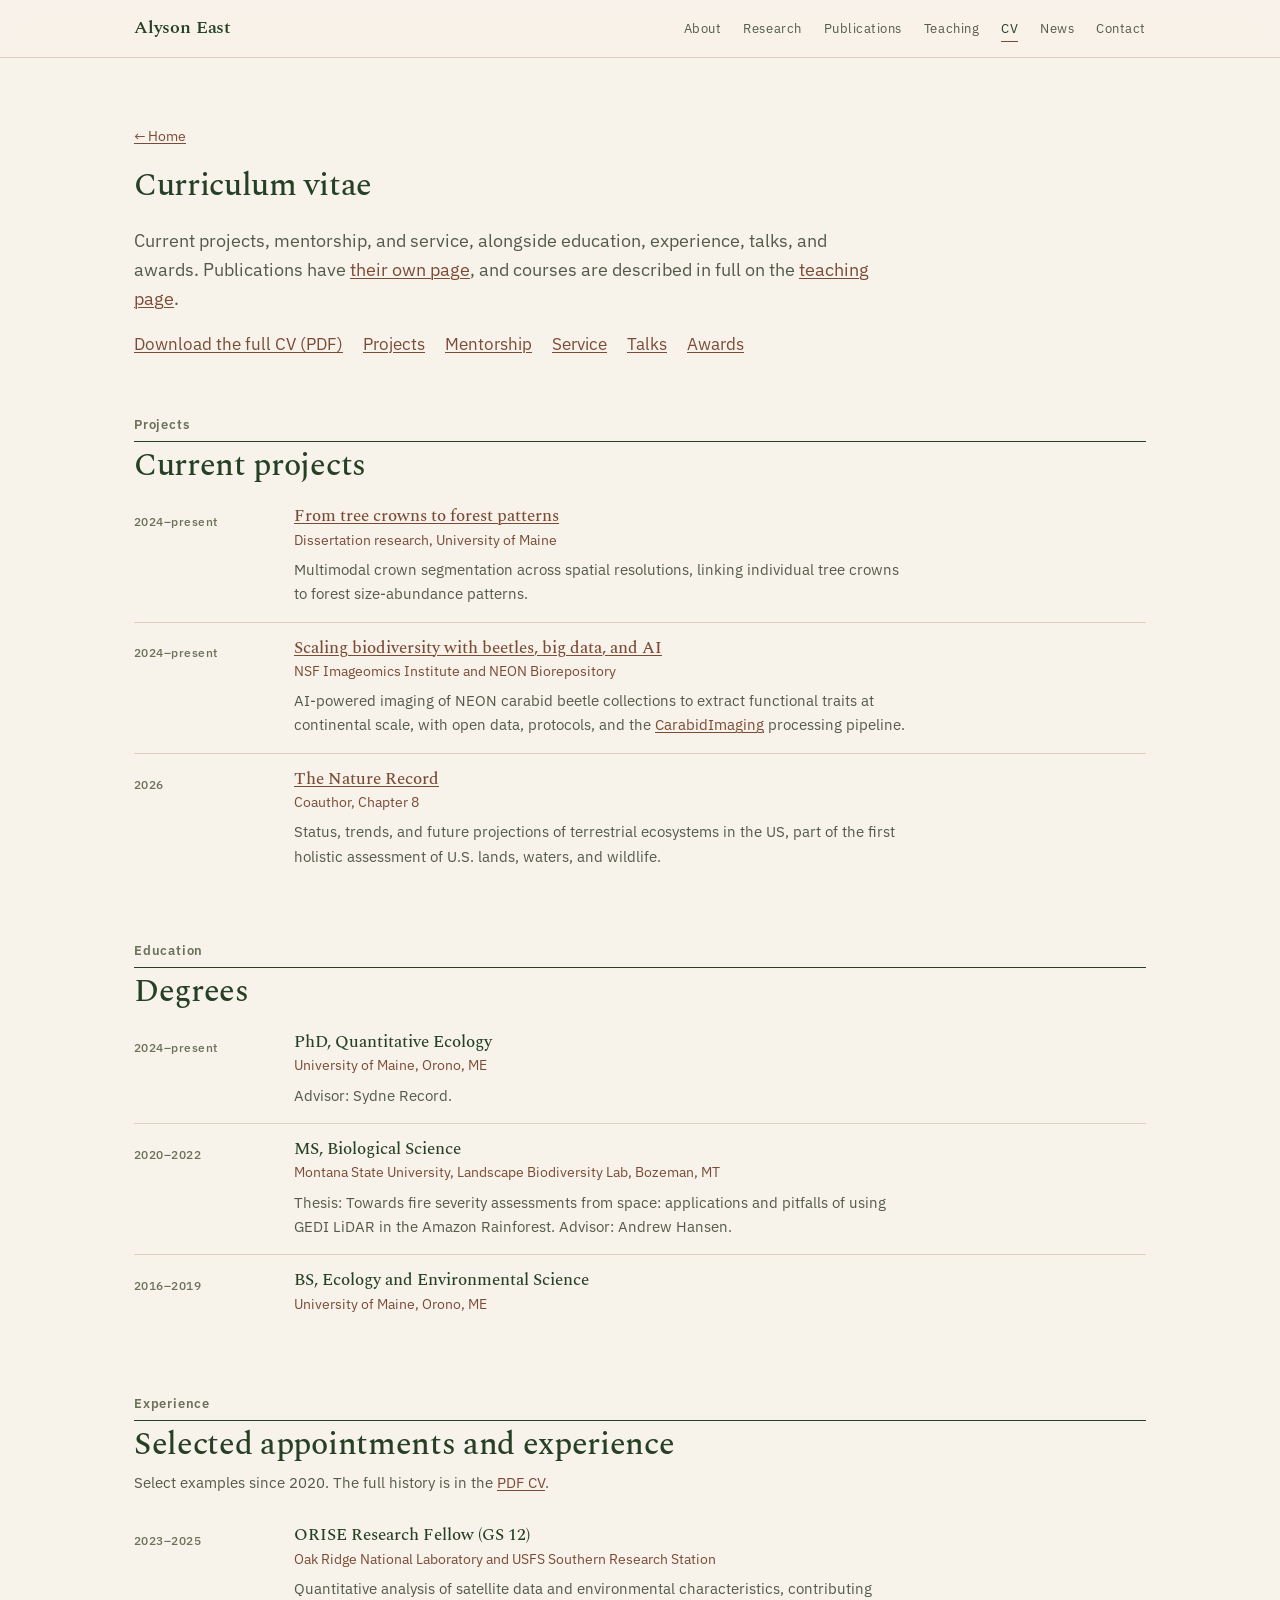
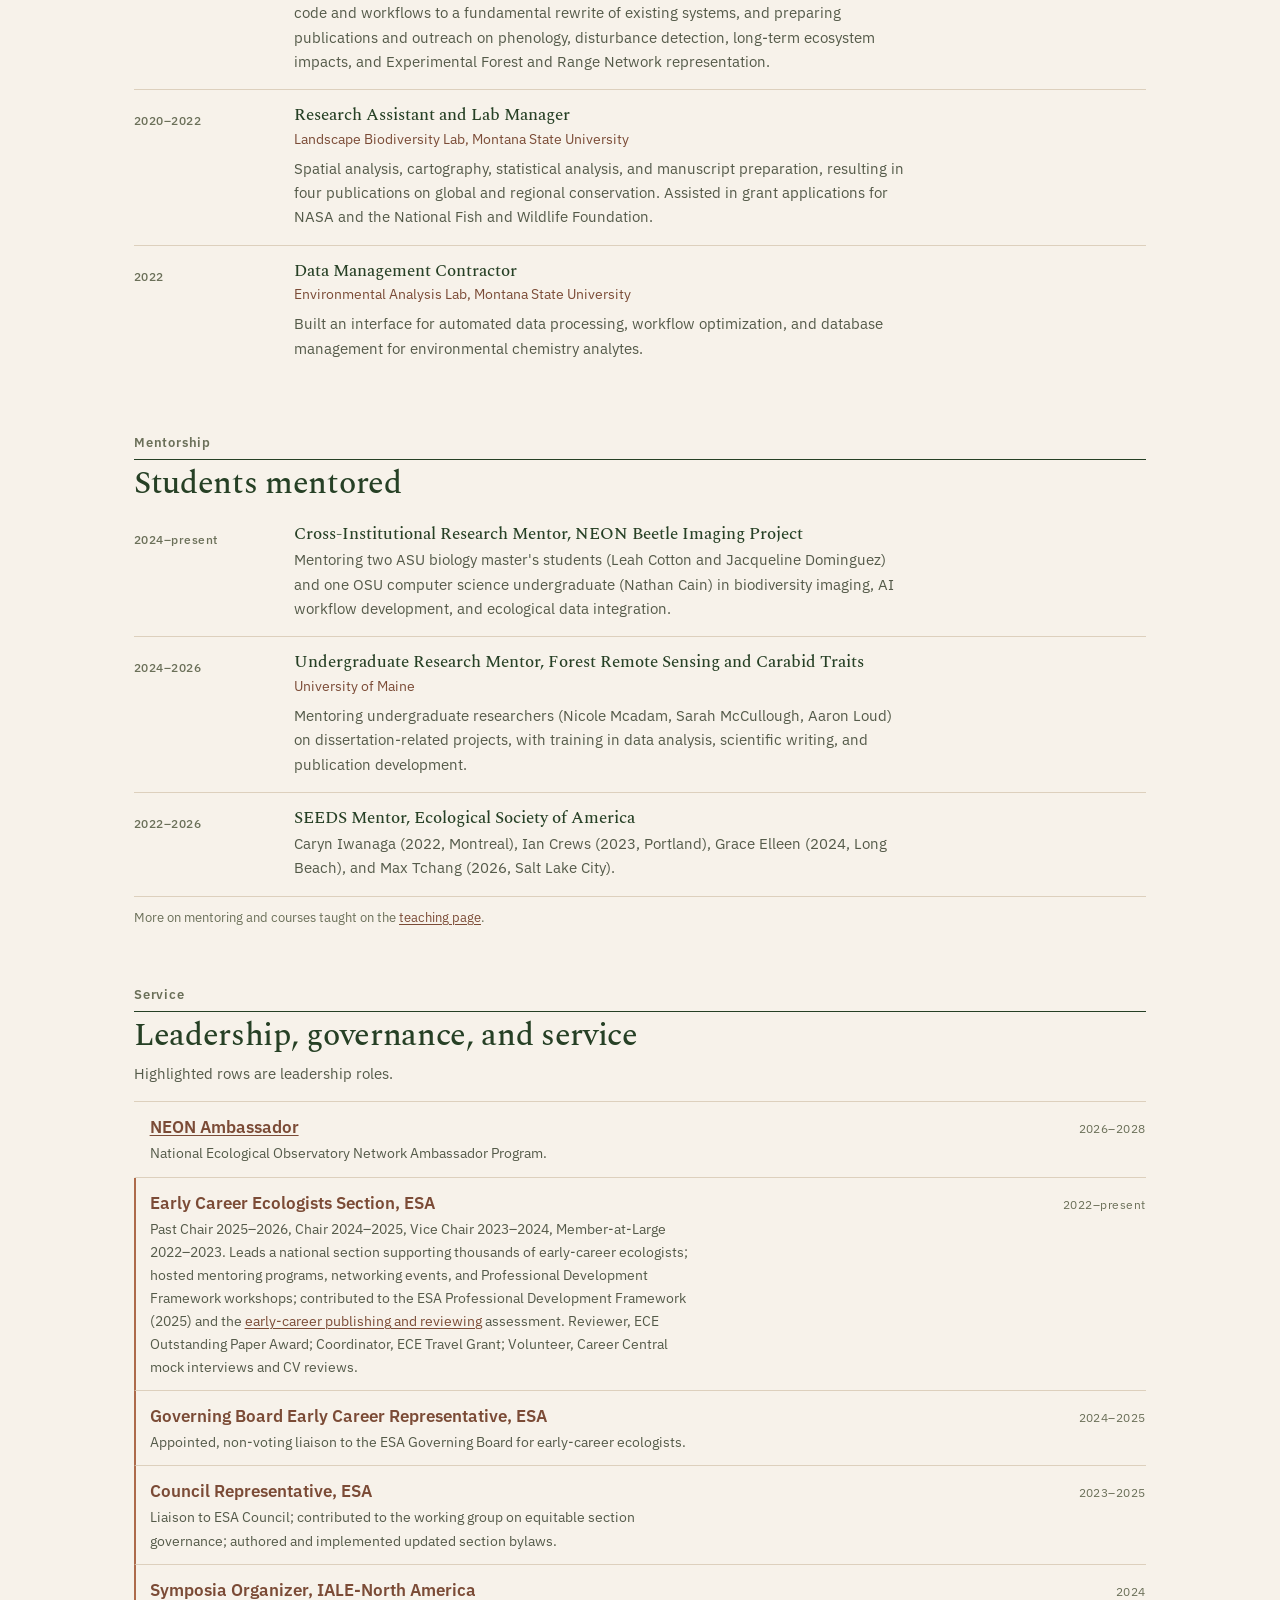
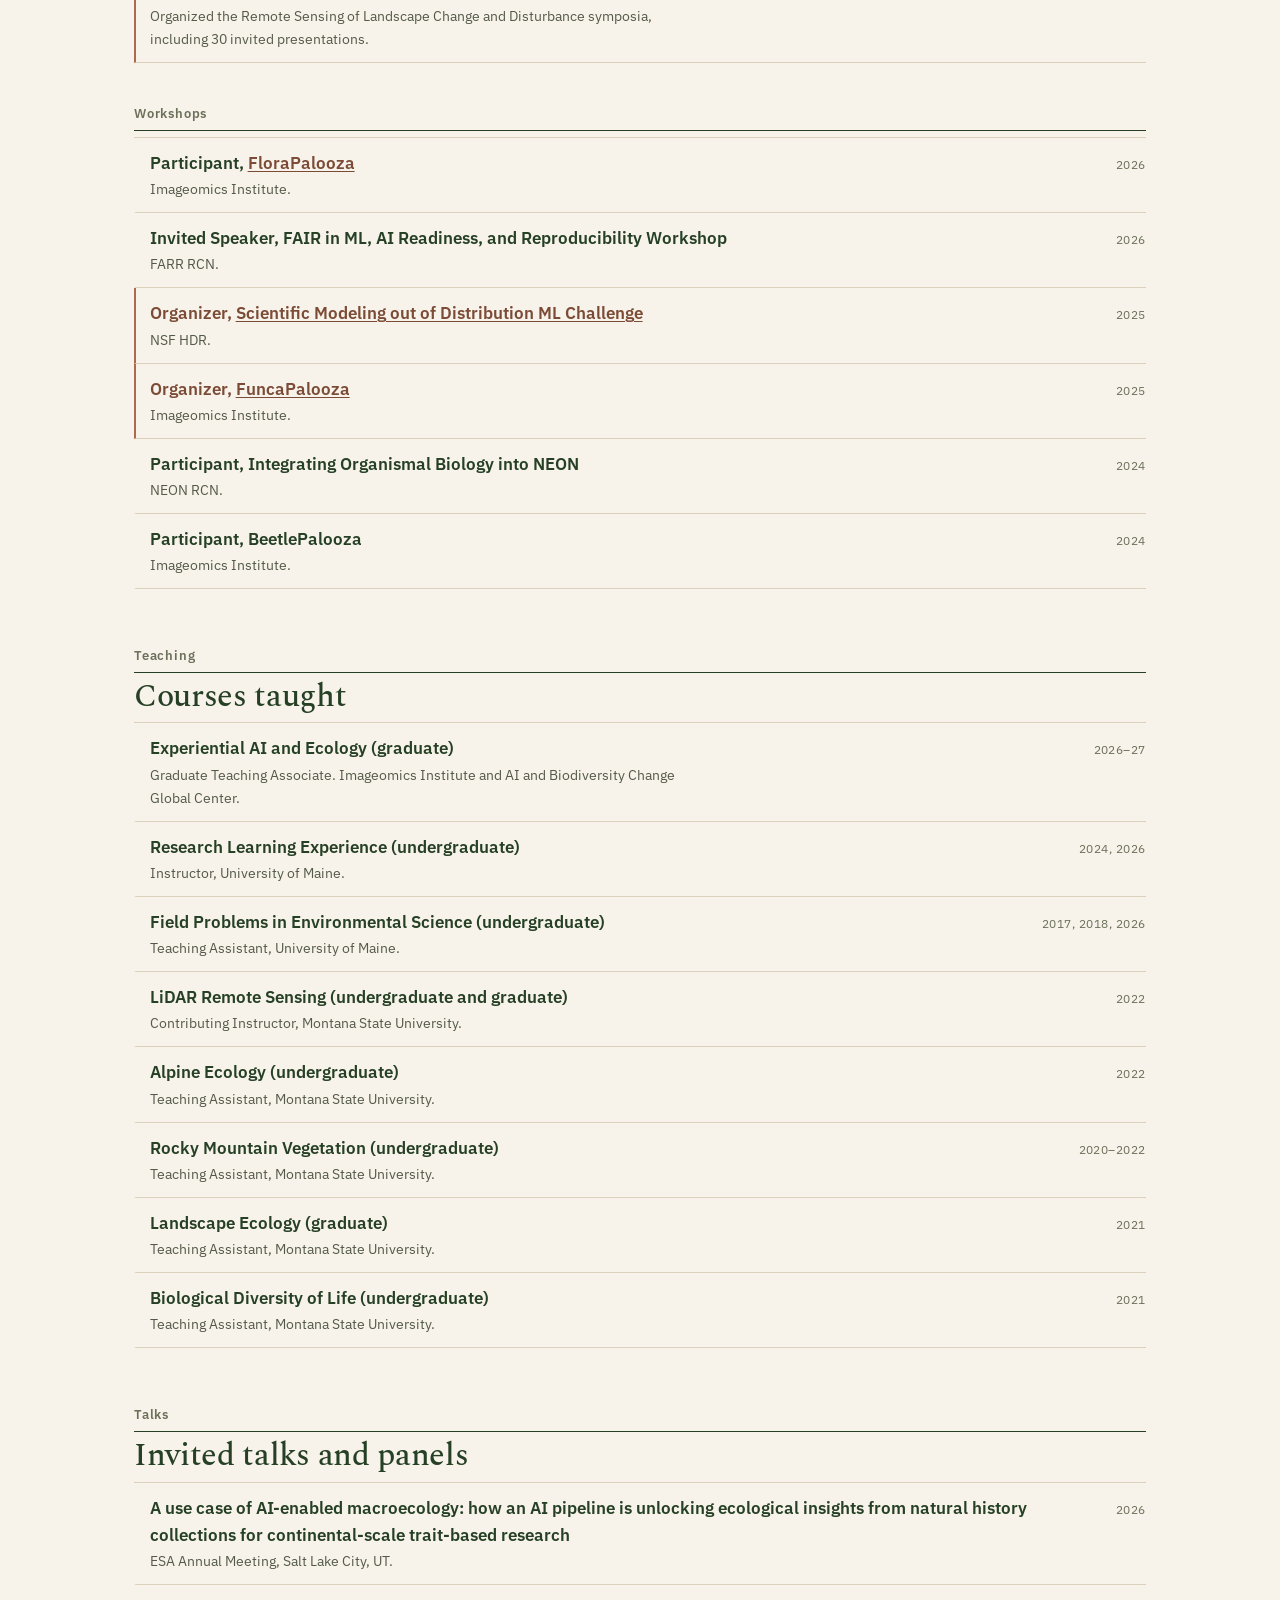
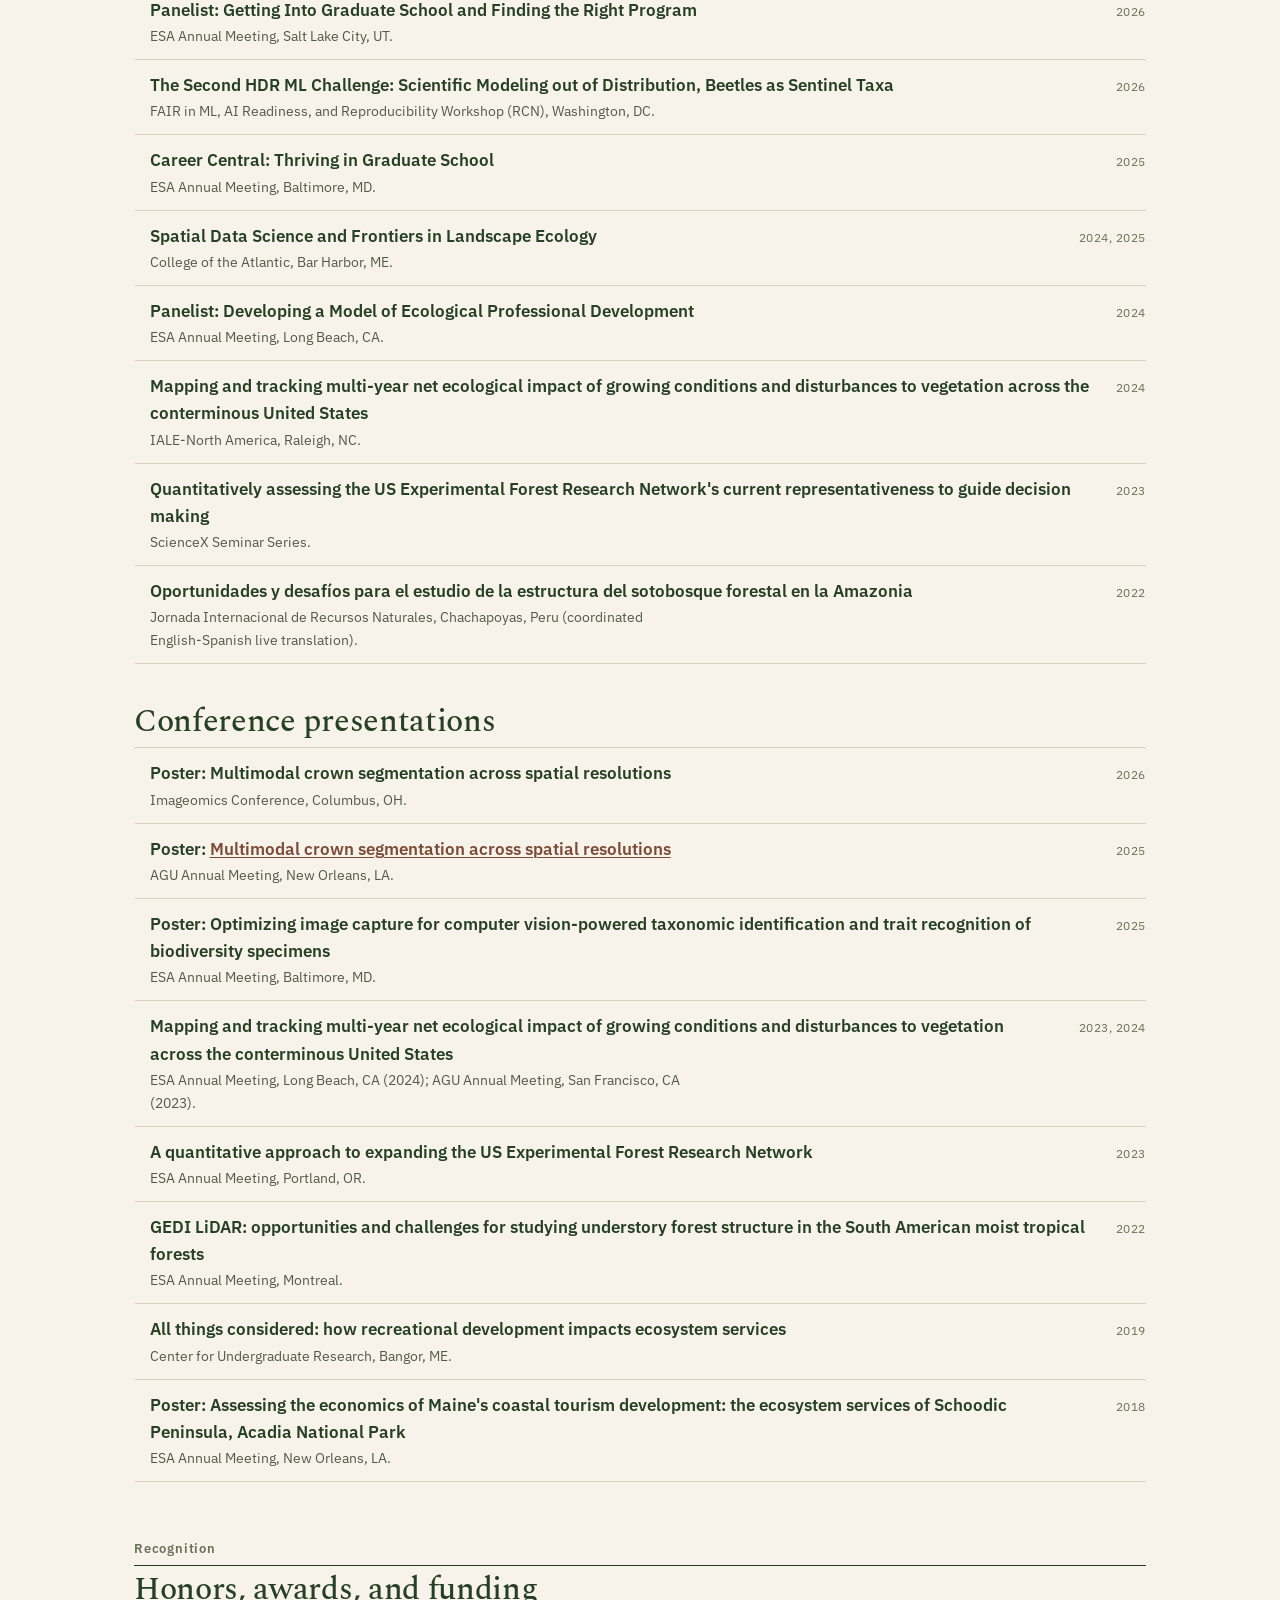
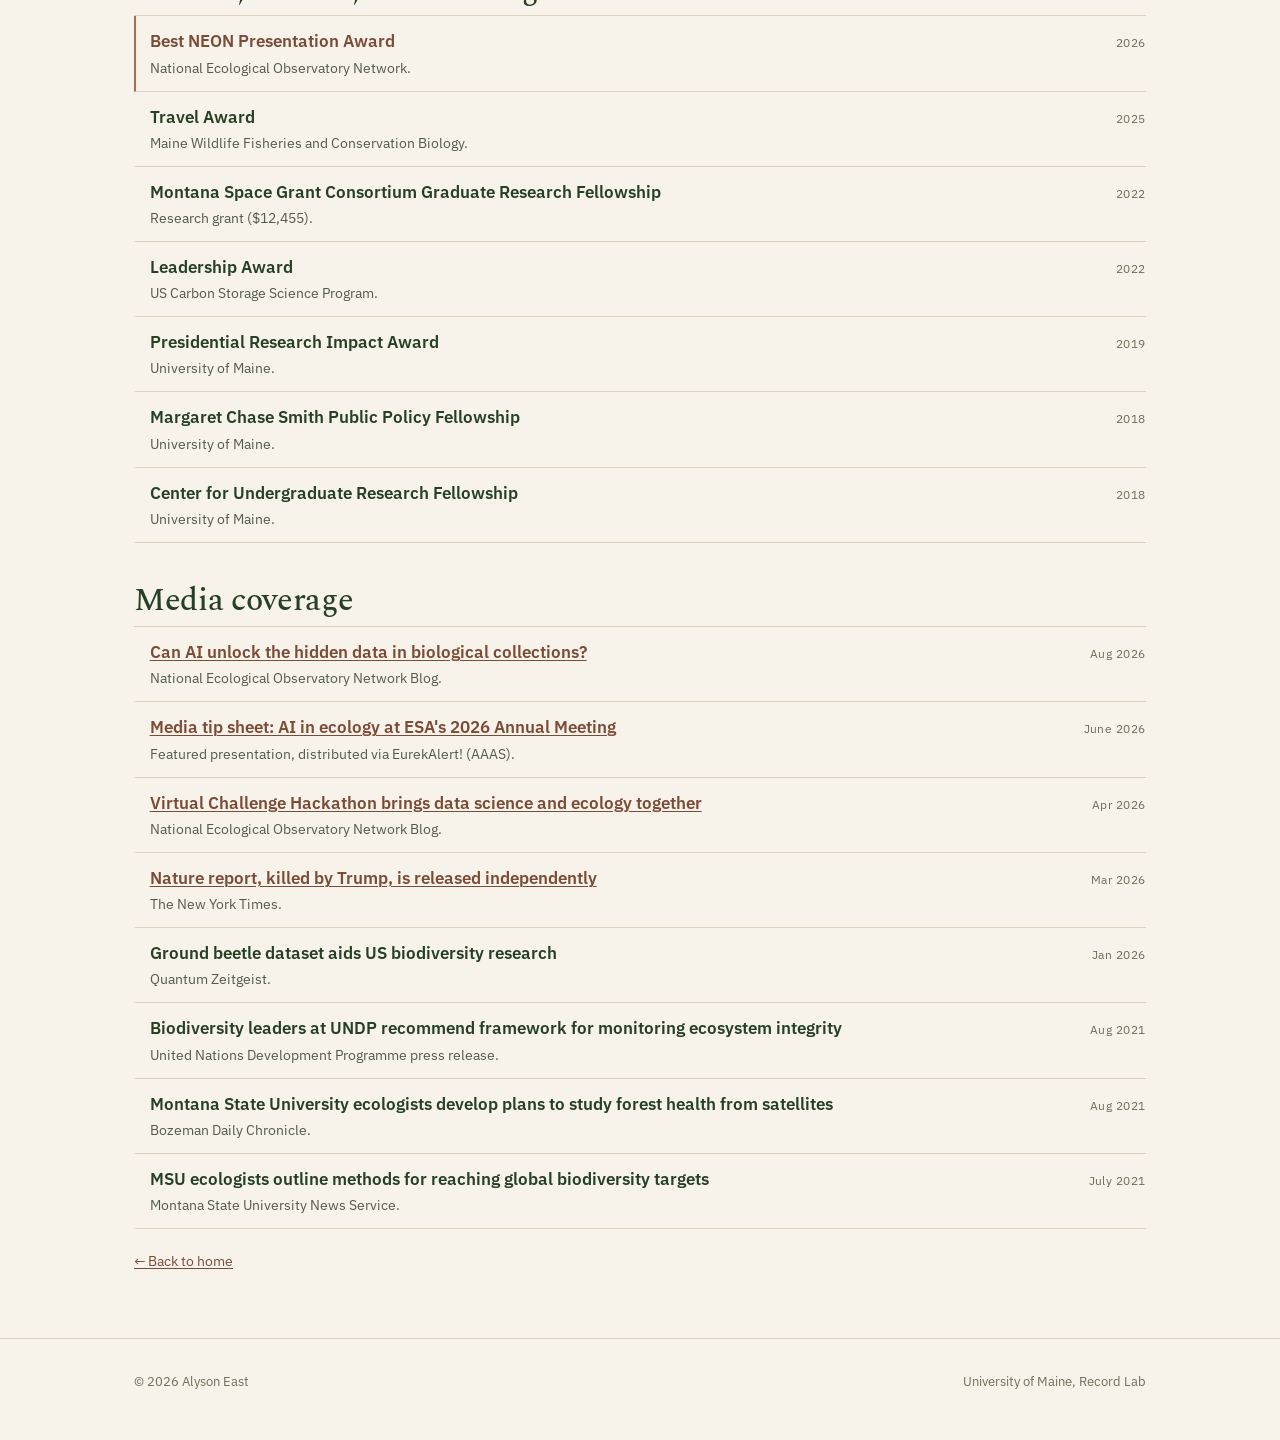
==== cv.html @ 524a2cf5 "Add CV page, publications summary, and new photos New cv.html, a stylized CV after jennamk14.github." ====
<!DOCTYPE html>
<html lang="en">
<head>
  <meta charset="utf-8">
  <meta name="viewport" content="width=device-width, initial-scale=1">
  <title>CV, Alyson East</title>
  <meta name="description" content="Curriculum vitae of Alyson East: current projects, education, experience, mentorship, leadership and service, talks, and awards.">
  <link rel="preconnect" href="https://fonts.googleapis.com">
  <link rel="preconnect" href="https://fonts.gstatic.com" crossorigin>
  <link href="https://fonts.googleapis.com/css2?family=Spectral:ital,wght@0,400;0,500;0,600;1,400&family=IBM+Plex+Sans:wght@400;500;600&display=swap" rel="stylesheet">
  <link rel="stylesheet" href="style.css">
  <script src="site.js"></script>
</head>
<body>
<a class="skip" href="#main">Skip to content</a>

<nav class="site-nav">
  <div class="wrap">
    <a class="brand" href="index.html">Alyson East</a>
    <div class="nav-links">
      <a href="index.html#about">About</a>
      <a href="research.html">Research</a>
      <a href="publications.html">Publications</a>
      <a href="teaching.html">Teaching</a>
      <a href="cv.html" aria-current="page">CV</a>
      <a href="index.html#news">News</a>
      <a href="index.html#contact">Contact</a>
    </div>
  </div>
</nav>

<!-- Mirrors East_CV_August2026.pdf (served as assets/cv.pdf). Newest first in every
     group. To add a row, copy a .cv-entry or a .cv-records <li>. Add class="hl" to a
     .cv-records <li> to mark a leadership role or major contribution. -->
<main id="main">
  <section>
    <div class="wrap">
      <a class="backlink" href="index.html">&larr; Home</a>
      <h2>Curriculum vitae</h2>
      <p class="lead narrow">Current projects, mentorship, and service, alongside education,
        experience, talks, and awards. Publications have <a href="publications.html">their own
        page</a>, and courses are described in full on the <a href="teaching.html">teaching page</a>.</p>
      <p class="cv-intro">
        <a href="assets/cv.pdf">Download the full CV (PDF)</a>
        <a href="#projects">Projects</a>
        <a href="#mentorship">Mentorship</a>
        <a href="#service">Service</a>
        <a href="#talks">Talks</a>
        <a href="#awards">Awards</a>
      </p>

      <!-- ===== Current projects ===== -->
      <div class="cv-group" id="projects">
        <div class="te-institution">Projects</div>
        <h2>Current projects</h2>
        <div class="cv-entry">
          <div class="cv-date">2024–present</div>
          <div>
            <h3><a href="research-forest-scaling.html">From tree crowns to forest patterns</a></h3>
            <div class="role-line">Dissertation research, University of Maine</div>
            <p>Multimodal crown segmentation across spatial resolutions, linking individual tree crowns
              to forest size-abundance patterns.</p>
          </div>
        </div>
        <div class="cv-entry">
          <div class="cv-date">2024–present</div>
          <div>
            <h3><a href="research-beetles.html">Scaling biodiversity with beetles, big data, and AI</a></h3>
            <div class="role-line">NSF Imageomics Institute and NEON Biorepository</div>
            <p>AI-powered imaging of NEON carabid beetle collections to extract functional traits at
              continental scale, with open data, protocols, and the
              <a href="https://github.com/Imageomics/CarabidImaging">CarabidImaging</a> processing pipeline.</p>
          </div>
        </div>
        <div class="cv-entry">
          <div class="cv-date">2026</div>
          <div>
            <h3><a href="https://naturerecord.org/">The Nature Record</a></h3>
            <div class="role-line">Coauthor, Chapter 8</div>
            <p>Status, trends, and future projections of terrestrial ecosystems in the US, part of the
              first holistic assessment of U.S. lands, waters, and wildlife.</p>
          </div>
        </div>
      </div>

      <!-- ===== Education ===== -->
      <div class="cv-group" id="education">
        <div class="te-institution">Education</div>
        <h2>Degrees</h2>
        <div class="cv-entry">
          <div class="cv-date">2024–present</div>
          <div>
            <h3>PhD, Quantitative Ecology</h3>
            <div class="role-line">University of Maine, Orono, ME</div>
            <p>Advisor: Sydne Record.</p>
          </div>
        </div>
        <div class="cv-entry">
          <div class="cv-date">2020–2022</div>
          <div>
            <h3>MS, Biological Science</h3>
            <div class="role-line">Montana State University, Landscape Biodiversity Lab, Bozeman, MT</div>
            <p>Thesis: Towards fire severity assessments from space: applications and pitfalls of using
              GEDI LiDAR in the Amazon Rainforest. Advisor: Andrew Hansen.</p>
          </div>
        </div>
        <div class="cv-entry">
          <div class="cv-date">2016–2019</div>
          <div>
            <h3>BS, Ecology and Environmental Science</h3>
            <div class="role-line">University of Maine, Orono, ME</div>
          </div>
        </div>
      </div>

      <!-- ===== Experience ===== -->
      <div class="cv-group" id="experience">
        <div class="te-institution">Experience</div>
        <h2>Selected appointments and experience</h2>
        <p class="cv-sub">Select examples since 2020. The full history is in the
          <a href="assets/cv.pdf">PDF CV</a>.</p>
        <div class="cv-entry">
          <div class="cv-date">2023–2025</div>
          <div>
            <h3>ORISE Research Fellow (GS 12)</h3>
            <div class="role-line">Oak Ridge National Laboratory and USFS Southern Research Station</div>
            <p>Quantitative analysis of satellite data and environmental characteristics, contributing
              code and workflows to a fundamental rewrite of existing systems, and preparing publications
              and outreach on phenology, disturbance detection, long-term ecosystem impacts, and
              Experimental Forest and Range Network representation.</p>
          </div>
        </div>
        <div class="cv-entry">
          <div class="cv-date">2020–2022</div>
          <div>
            <h3>Research Assistant and Lab Manager</h3>
            <div class="role-line">Landscape Biodiversity Lab, Montana State University</div>
            <p>Spatial analysis, cartography, statistical analysis, and manuscript preparation, resulting
              in four publications on global and regional conservation. Assisted in grant applications
              for NASA and the National Fish and Wildlife Foundation.</p>
          </div>
        </div>
        <div class="cv-entry">
          <div class="cv-date">2022</div>
          <div>
            <h3>Data Management Contractor</h3>
            <div class="role-line">Environmental Analysis Lab, Montana State University</div>
            <p>Built an interface for automated data processing, workflow optimization, and database
              management for environmental chemistry analytes.</p>
          </div>
        </div>
      </div>

      <!-- ===== Mentorship ===== -->
      <div class="cv-group" id="mentorship">
        <div class="te-institution">Mentorship</div>
        <h2>Students mentored</h2>
        <div class="cv-entry">
          <div class="cv-date">2024–present</div>
          <div>
            <h3>Cross-Institutional Research Mentor, NEON Beetle Imaging Project</h3>
            <p>Mentoring two ASU biology master's students (Leah Cotton and Jacqueline Dominguez) and one
              OSU computer science undergraduate (Nathan Cain) in biodiversity imaging, AI workflow
              development, and ecological data integration.</p>
          </div>
        </div>
        <div class="cv-entry">
          <div class="cv-date">2024–2026</div>
          <div>
            <h3>Undergraduate Research Mentor, Forest Remote Sensing and Carabid Traits</h3>
            <div class="role-line">University of Maine</div>
            <p>Mentoring undergraduate researchers (Nicole Mcadam, Sarah McCullough, Aaron Loud) on
              dissertation-related projects, with training in data analysis, scientific writing, and
              publication development.</p>
          </div>
        </div>
        <div class="cv-entry">
          <div class="cv-date">2022–2026</div>
          <div>
            <h3>SEEDS Mentor, Ecological Society of America</h3>
            <p>Caryn Iwanaga (2022, Montreal), Ian Crews (2023, Portland), Grace Elleen (2024, Long
              Beach), and Max Tchang (2026, Salt Lake City).</p>
          </div>
        </div>
        <p class="cv-note">More on mentoring and courses taught on the <a href="teaching.html">teaching page</a>.</p>
      </div>

      <!-- ===== Leadership & service ===== -->
      <div class="cv-group" id="service">
        <div class="te-institution">Service</div>
        <h2>Leadership, governance, and service</h2>
        <p class="cv-sub">Highlighted rows are leadership roles.</p>
        <ul class="cv-records">
          <li><div><span class="name"><a href="https://www.neonscience.org/impact/observatory-blog/meet-2026-2028-neon-ambassador-cohort">NEON Ambassador</a></span>
            <span class="detail">National Ecological Observatory Network Ambassador Program.</span></div>
            <span class="when">2026–2028</span></li>
          <li class="hl"><div><span class="name">Early Career Ecologists Section, ESA</span>
            <span class="detail">Past Chair 2025–2026, Chair 2024–2025, Vice Chair 2023–2024,
              Member-at-Large 2022–2023. Leads a national section supporting thousands of early-career
              ecologists; hosted mentoring programs, networking events, and Professional Development
              Framework workshops; contributed to the ESA Professional Development Framework (2025) and the
              <a href="https://esajournals.onlinelibrary.wiley.com/doi/10.1002/bes2.70023">early-career
              publishing and reviewing</a> assessment. Reviewer, ECE Outstanding Paper Award;
              Coordinator, ECE Travel Grant; Volunteer, Career Central mock interviews and CV
              reviews.</span></div>
            <span class="when">2022–present</span></li>
          <li class="hl"><div><span class="name">Governing Board Early Career Representative, ESA</span>
            <span class="detail">Appointed, non-voting liaison to the ESA Governing Board for early-career
              ecologists.</span></div>
            <span class="when">2024–2025</span></li>
          <li class="hl"><div><span class="name">Council Representative, ESA</span>
            <span class="detail">Liaison to ESA Council; contributed to the working group on equitable
              section governance; authored and implemented updated section bylaws.</span></div>
            <span class="when">2023–2025</span></li>
          <li class="hl"><div><span class="name">Symposia Organizer, IALE-North America</span>
            <span class="detail">Organized the Remote Sensing of Landscape Change and Disturbance
              symposia, including 30 invited presentations.</span></div>
            <span class="when">2024</span></li>
        </ul>

        <div class="te-institution" style="margin-top:40px;">Workshops</div>
        <ul class="cv-records">
          <li><div><span class="name">Participant, <a href="https://github.com/Imageomics/FloraPalooza-2026/wiki">FloraPalooza</a></span>
            <span class="detail">Imageomics Institute.</span></div><span class="when">2026</span></li>
          <li><div><span class="name">Invited Speaker, FAIR in ML, AI Readiness, and Reproducibility Workshop</span>
            <span class="detail">FARR RCN.</span></div><span class="when">2026</span></li>
          <li class="hl"><div><span class="name">Organizer, <a href="https://www.nsfhdr.org/mlchallenge">Scientific Modeling out of Distribution ML Challenge</a></span>
            <span class="detail">NSF HDR.</span></div><span class="when">2025</span></li>
          <li class="hl"><div><span class="name">Organizer, <a href="https://imageomics.osu.edu/news/2025/06/bring-data-funk-funcapalooza-2025-workshop-announced">FuncaPalooza</a></span>
            <span class="detail">Imageomics Institute.</span></div><span class="when">2025</span></li>
          <li><div><span class="name">Participant, Integrating Organismal Biology into NEON</span>
            <span class="detail">NEON RCN.</span></div><span class="when">2024</span></li>
          <li><div><span class="name">Participant, BeetlePalooza</span>
            <span class="detail">Imageomics Institute.</span></div><span class="when">2024</span></li>
        </ul>
      </div>

      <!-- ===== Teaching (summary; full descriptions on teaching.html) ===== -->
      <div class="cv-group" id="teaching">
        <div class="te-institution">Teaching</div>
        <h2>Courses taught</h2>
        <ul class="cv-records">
          <li><div><span class="name">Experiential AI and Ecology (graduate)</span>
            <span class="detail">Graduate Teaching Associate. Imageomics Institute and AI and Biodiversity
              Change Global Center.</span></div><span class="when">2026–27</span></li>
          <li><div><span class="name">Research Learning Experience (undergraduate)</span>
            <span class="detail">Instructor, University of Maine.</span></div><span class="when">2024, 2026</span></li>
          <li><div><span class="name">Field Problems in Environmental Science (undergraduate)</span>
            <span class="detail">Teaching Assistant, University of Maine.</span></div><span class="when">2017, 2018, 2026</span></li>
          <li><div><span class="name">LiDAR Remote Sensing (undergraduate and graduate)</span>
            <span class="detail">Contributing Instructor, Montana State University.</span></div><span class="when">2022</span></li>
          <li><div><span class="name">Alpine Ecology (undergraduate)</span>
            <span class="detail">Teaching Assistant, Montana State University.</span></div><span class="when">2022</span></li>
          <li><div><span class="name">Rocky Mountain Vegetation (undergraduate)</span>
            <span class="detail">Teaching Assistant, Montana State University.</span></div><span class="when">2020–2022</span></li>
          <li><div><span class="name">Landscape Ecology (graduate)</span>
            <span class="detail">Teaching Assistant, Montana State University.</span></div><span class="when">2021</span></li>
          <li><div><span class="name">Biological Diversity of Life (undergraduate)</span>
            <span class="detail">Teaching Assistant, Montana State University.</span></div><span class="when">2021</span></li>
        </ul>
      </div>

      <!-- ===== Talks ===== -->
      <div class="cv-group" id="talks">
        <div class="te-institution">Talks</div>
        <h2>Invited talks and panels</h2>
        <ul class="cv-records">
          <li><div><span class="name">A use case of AI-enabled macroecology: how an AI pipeline is unlocking
            ecological insights from natural history collections for continental-scale trait-based research</span>
            <span class="detail">ESA Annual Meeting, Salt Lake City, UT.</span></div><span class="when">2026</span></li>
          <li><div><span class="name">Panelist: Getting Into Graduate School and Finding the Right Program</span>
            <span class="detail">ESA Annual Meeting, Salt Lake City, UT.</span></div><span class="when">2026</span></li>
          <li><div><span class="name">The Second HDR ML Challenge: Scientific Modeling out of Distribution, Beetles as Sentinel Taxa</span>
            <span class="detail">FAIR in ML, AI Readiness, and Reproducibility Workshop (RCN), Washington, DC.</span></div><span class="when">2026</span></li>
          <li><div><span class="name">Career Central: Thriving in Graduate School</span>
            <span class="detail">ESA Annual Meeting, Baltimore, MD.</span></div><span class="when">2025</span></li>
          <li><div><span class="name">Spatial Data Science and Frontiers in Landscape Ecology</span>
            <span class="detail">College of the Atlantic, Bar Harbor, ME.</span></div><span class="when">2024, 2025</span></li>
          <li><div><span class="name">Panelist: Developing a Model of Ecological Professional Development</span>
            <span class="detail">ESA Annual Meeting, Long Beach, CA.</span></div><span class="when">2024</span></li>
          <li><div><span class="name">Mapping and tracking multi-year net ecological impact of growing conditions
            and disturbances to vegetation across the conterminous United States</span>
            <span class="detail">IALE-North America, Raleigh, NC.</span></div><span class="when">2024</span></li>
          <li><div><span class="name">Quantitatively assessing the US Experimental Forest Research Network's
            current representativeness to guide decision making</span>
            <span class="detail">ScienceX Seminar Series.</span></div><span class="when">2023</span></li>
          <li><div><span class="name">Oportunidades y desafíos para el estudio de la estructura del sotobosque
            forestal en la Amazonia</span>
            <span class="detail">Jornada Internacional de Recursos Naturales, Chachapoyas, Peru (coordinated
              English-Spanish live translation).</span></div><span class="when">2022</span></li>
        </ul>

        <h2 style="margin-top:40px;">Conference presentations</h2>
        <ul class="cv-records">
          <li><div><span class="name">Poster: Multimodal crown segmentation across spatial resolutions</span>
            <span class="detail">Imageomics Conference, Columbus, OH.</span></div><span class="when">2026</span></li>
          <li><div><span class="name">Poster: <a href="https://agu.confex.com/agu/agu25/meetingapp.cgi/Paper/1958098">Multimodal crown segmentation across spatial resolutions</a></span>
            <span class="detail">AGU Annual Meeting, New Orleans, LA.</span></div><span class="when">2025</span></li>
          <li><div><span class="name">Poster: Optimizing image capture for computer vision-powered taxonomic
            identification and trait recognition of biodiversity specimens</span>
            <span class="detail">ESA Annual Meeting, Baltimore, MD.</span></div><span class="when">2025</span></li>
          <li><div><span class="name">Mapping and tracking multi-year net ecological impact of growing conditions
            and disturbances to vegetation across the conterminous United States</span>
            <span class="detail">ESA Annual Meeting, Long Beach, CA (2024); AGU Annual Meeting, San Francisco, CA (2023).</span></div><span class="when">2023, 2024</span></li>
          <li><div><span class="name">A quantitative approach to expanding the US Experimental Forest Research Network</span>
            <span class="detail">ESA Annual Meeting, Portland, OR.</span></div><span class="when">2023</span></li>
          <li><div><span class="name">GEDI LiDAR: opportunities and challenges for studying understory forest
            structure in the South American moist tropical forests</span>
            <span class="detail">ESA Annual Meeting, Montreal.</span></div><span class="when">2022</span></li>
          <li><div><span class="name">All things considered: how recreational development impacts ecosystem services</span>
            <span class="detail">Center for Undergraduate Research, Bangor, ME.</span></div><span class="when">2019</span></li>
          <li><div><span class="name">Poster: Assessing the economics of Maine's coastal tourism development: the
            ecosystem services of Schoodic Peninsula, Acadia National Park</span>
            <span class="detail">ESA Annual Meeting, New Orleans, LA.</span></div><span class="when">2018</span></li>
        </ul>
      </div>

      <!-- ===== Awards & funding ===== -->
      <div class="cv-group" id="awards">
        <div class="te-institution">Recognition</div>
        <h2>Honors, awards, and funding</h2>
        <ul class="cv-records">
          <li class="hl"><div><span class="name">Best NEON Presentation Award</span>
            <span class="detail">National Ecological Observatory Network.</span></div><span class="when">2026</span></li>
          <li><div><span class="name">Travel Award</span>
            <span class="detail">Maine Wildlife Fisheries and Conservation Biology.</span></div><span class="when">2025</span></li>
          <li><div><span class="name">Montana Space Grant Consortium Graduate Research Fellowship</span>
            <span class="detail">Research grant ($12,455).</span></div><span class="when">2022</span></li>
          <li><div><span class="name">Leadership Award</span>
            <span class="detail">US Carbon Storage Science Program.</span></div><span class="when">2022</span></li>
          <li><div><span class="name">Presidential Research Impact Award</span>
            <span class="detail">University of Maine.</span></div><span class="when">2019</span></li>
          <li><div><span class="name">Margaret Chase Smith Public Policy Fellowship</span>
            <span class="detail">University of Maine.</span></div><span class="when">2018</span></li>
          <li><div><span class="name">Center for Undergraduate Research Fellowship</span>
            <span class="detail">University of Maine.</span></div><span class="when">2018</span></li>
        </ul>

        <h2 style="margin-top:40px;">Media coverage</h2>
        <ul class="cv-records">
          <li><div><span class="name"><a href="https://www.neonscience.org/impact/observatory-blog/can-ai-unlock-hidden-data-biological-collections">Can AI unlock the hidden data in biological collections?</a></span>
            <span class="detail">National Ecological Observatory Network Blog.</span></div><span class="when">Aug 2026</span></li>
          <li><div><span class="name"><a href="https://esa.org/blog/2026/06/25/media-tip-sheet-ai-in-ecology-at-esas-2026-annual-meeting/">Media tip sheet: AI in ecology at ESA's 2026 Annual Meeting</a></span>
            <span class="detail">Featured presentation, distributed via EurekAlert! (AAAS).</span></div><span class="when">June 2026</span></li>
          <li><div><span class="name"><a href="https://www.neonscience.org/impact/observatory-blog/neon-live-virtual-challenge-hackathon-brings-data-science-and-ecology-0">Virtual Challenge Hackathon brings data science and ecology together</a></span>
            <span class="detail">National Ecological Observatory Network Blog.</span></div><span class="when">Apr 2026</span></li>
          <li><div><span class="name"><a href="https://www.nytimes.com/2026/03/05/climate/trump-nature-assessment.html">Nature report, killed by Trump, is released independently</a></span>
            <span class="detail">The New York Times.</span></div><span class="when">Mar 2026</span></li>
          <li><div><span class="name">Ground beetle dataset aids US biodiversity research</span>
            <span class="detail">Quantum Zeitgeist.</span></div><span class="when">Jan 2026</span></li>
          <li><div><span class="name">Biodiversity leaders at UNDP recommend framework for monitoring ecosystem integrity</span>
            <span class="detail">United Nations Development Programme press release.</span></div><span class="when">Aug 2021</span></li>
          <li><div><span class="name">Montana State University ecologists develop plans to study forest health from satellites</span>
            <span class="detail">Bozeman Daily Chronicle.</span></div><span class="when">Aug 2021</span></li>
          <li><div><span class="name">MSU ecologists outline methods for reaching global biodiversity targets</span>
            <span class="detail">Montana State University News Service.</span></div><span class="when">July 2021</span></li>
        </ul>
      </div>

      <a class="section-link" href="index.html">&larr; Back to home</a>
    </div>
  </section>
</main>

<footer>
  <div class="wrap">
    <span>&copy; <span id="year"></span> Alyson East</span>
    <span>University of Maine, Record Lab</span>
  </div>
</footer>
</body>
</html>
---- style.css ----
/* =========================================================
   Alyson East — personal site
   One stylesheet drives every page. Edit tokens below to
   restyle the whole site at once.
   ========================================================= */

:root {
  /* Earth tones. Source swatches: #DDCBB7 sand, #7B4B36 bark,
     #264025 deep forest, #82896E lichen, #AD6B4B terracotta. */
  --paper:      #f7f2ea;  /* warm sand-paper background, tint of #DDCBB7 */
  --paper-deep: #ece1d2;  /* slightly recessed panels, photo placeholders */
  --surface:    #fffdf9;  /* raised surfaces, photos          */
  --ink:        #264025;  /* deep forest green                */
  --ink-soft:   #545a49;  /* secondary text                   */
  --ink-faint:  #6b7059;  /* captions, dates (lichen, darkened for contrast) */
  --line:       #ddd0bd;  /* hairline dividers                */
  --accent:     #7b4b36;  /* bark brown: links, interaction   */
  --accent-deep:#5c3626;  /* hover / active                   */
  --accent-warm:#ad6b4b;  /* terracotta: decorative marks only, not text */
  --lichen:     #82896e;  /* muted sage, decorative           */

  --measure: 68ch;        /* prose line length                */
  --serif: "Spectral", Georgia, "Times New Roman", serif;
  --sans: "IBM Plex Sans", -apple-system, BlinkMacSystemFont, "Segoe UI", sans-serif;

  --wrap: 1060px;
}

/* ---------- reset-ish ---------- */
*, *::before, *::after { box-sizing: border-box; }
html {
  -webkit-text-size-adjust: 100%;
  scroll-behavior: smooth;
  /* keep anchored sections clear of the sticky nav when you jump to them */
  scroll-padding-top: 4.75rem;
}
body {
  margin: 0;
  background: var(--paper);
  color: var(--ink);
  font-family: var(--sans);
  font-size: 17px;
  line-height: 1.6;
  -webkit-font-smoothing: antialiased;
  text-rendering: optimizeLegibility;
}
@media (prefers-reduced-motion: reduce) {
  html { scroll-behavior: auto; }
  * { animation: none !important; transition: none !important; }
}

img { max-width: 100%; display: block; }
a {
  color: var(--accent);
  text-decoration: underline;
  text-underline-offset: 2px;
  text-decoration-thickness: 1px;
  transition: color .15s ease;
}
a:hover { color: var(--accent-deep); }
a:focus-visible {
  outline: 2px solid var(--accent);
  outline-offset: 2px;
  border-radius: 2px;
}

/* ---------- layout ---------- */
.wrap { width: 100%; max-width: var(--wrap); margin: 0 auto; padding: 0 24px; }
.narrow { max-width: var(--measure); }

section { padding: 64px 0; border-top: 1px solid var(--line); }
[id] { scroll-margin-top: 4.75rem; }
section:first-of-type { border-top: 0; }

/* ---------- type ---------- */
h1, h2, h3 { font-family: var(--serif); font-weight: 500; color: var(--ink); line-height: 1.15; }
h2 {
  font-size: clamp(1.5rem, 1.1rem + 1.6vw, 2rem);
  margin: 0 0 1.4rem;
  letter-spacing: -0.01em;
}
h3 { font-size: 1.2rem; margin: 0 0 .4rem; }
p { margin: 0 0 1.1rem; max-width: var(--measure); }
.lead { font-size: 1.12rem; color: var(--ink-soft); }

/* ---------- nav ---------- */
.site-nav {
  position: sticky; top: 0; z-index: 50;
  background: color-mix(in srgb, var(--paper) 88%, transparent);
  backdrop-filter: saturate(140%) blur(8px);
  border-bottom: 1px solid var(--line);
}
.site-nav .wrap {
  display: flex; align-items: baseline; justify-content: space-between;
  gap: 20px; padding-top: 14px; padding-bottom: 14px; flex-wrap: wrap;
}
.brand {
  font-family: var(--serif); font-size: 1.15rem; font-weight: 600;
  color: var(--ink); text-decoration: none; letter-spacing: -0.01em;
  white-space: nowrap;
}
.brand:hover { color: var(--ink); }
.nav-links { display: flex; gap: 22px; flex-wrap: wrap; }
.nav-links a {
  font-size: .82rem; letter-spacing: .04em; color: var(--ink-soft);
  text-decoration: none; padding-bottom: 2px; border-bottom: 1px solid transparent;
}
.nav-links a:hover,
.nav-links a[aria-current="page"] { color: var(--ink); border-bottom-color: var(--accent); }

/* ---------- hero ---------- */
.hero { padding-top: 72px; padding-bottom: 56px; }
.hero-grid {
  display: grid; grid-template-columns: 1.4fr 1fr; gap: 48px; align-items: center;
}
.hero h1 {
  font-size: clamp(2.4rem, 1.4rem + 3.4vw, 3.6rem);
  margin: 0 0 .5rem; letter-spacing: -0.02em;
}
.role {
  font-family: var(--sans); font-size: 1.05rem; color: var(--accent);
  font-weight: 500; margin: 0 0 1.6rem;
}
.hero-photo {
  border-radius: 3px;
  aspect-ratio: 3 / 4;
  object-fit: cover;
  width: 100%;
  background: var(--paper-deep);
  box-shadow: 0 1px 0 var(--line);
}
.hero-reveal { opacity: 0; transform: translateY(10px); animation: rise .7s ease forwards; }
.hero-reveal.d1 { animation-delay: .05s; }
.hero-reveal.d2 { animation-delay: .16s; }
@keyframes rise { to { opacity: 1; transform: none; } }
@media (prefers-reduced-motion: reduce) {
  .hero-reveal { opacity: 1; transform: none; }
}

/* ---------- link row ---------- */
.links { display: flex; flex-wrap: wrap; gap: 6px 20px; margin-top: 4px; list-style: none; padding: 0; }
.links a { font-size: .9rem; }

/* ---------- highlights ---------- */
.highlights { list-style: none; margin: 0; padding: 0; max-width: var(--measure); }
.highlights li {
  padding: 14px 0 14px 22px; position: relative; border-bottom: 1px solid var(--line);
}
.highlights li:last-child { border-bottom: 0; }
.highlights li::before {
  content: ""; position: absolute; left: 0; top: 24px;
  width: 7px; height: 7px; background: var(--accent-warm); border-radius: 50%;
}

/* ---------- research ---------- */
.research-lede { margin-bottom: 40px; }
.area { display: grid; grid-template-columns: 200px 1fr; gap: 28px; margin-bottom: 40px; align-items: start; }
.area:last-child { margin-bottom: 0; }
.area img { border-radius: 3px; aspect-ratio: 5 / 4; object-fit: cover; background: var(--paper-deep); }
.area .body { max-width: var(--measure); }
.area h3 { margin-bottom: .5rem; }
.area p { margin-bottom: 0; }

.more-research { margin-top: 8px; border-top: 1px solid var(--line); padding-top: 28px; }
.more-research h3 { font-family: var(--sans); font-size: .95rem; font-weight: 600; color: var(--ink-soft); margin-bottom: 1rem; }
.more-list { display: grid; grid-template-columns: repeat(2, 1fr); gap: 20px 40px; }
.more-list dt { font-family: var(--serif); font-size: 1.02rem; margin-bottom: 2px; }
.more-list dd { margin: 0 0 0 0; color: var(--ink-soft); font-size: .95rem; }
.more-list > div { max-width: 40ch; }

/* ---------- publications ---------- */
/* Grouped by year (the .year-head rows below). Inside a group each entry
   stacks title, authors, venue and links, with an optional figure in a
   right-hand column. Entries without a figure keep the single column. */
.pub-list { list-style: none; margin: 0; padding: 0; }
.pub-list li { padding: 22px 0; border-bottom: 1px solid var(--line); }
.pub-list li:last-child { border-bottom: 0; }

.pub-entry--media {
  display: grid;
  grid-template-columns: minmax(0, 1fr) 12rem;
  gap: 0 32px;
  align-items: start;
}
.pub-body { max-width: var(--measure); }

.pub-title {
  font-family: var(--serif); font-weight: 500; font-size: 1.12rem;
  line-height: 1.3; margin: 0 0 .4rem; color: var(--ink);
}
/* A title link stays ink so the page doesn't turn brown; the hairline
   underline carries the affordance and the accent arrives on hover. */
.pub-title a {
  color: var(--ink);
  text-decoration: underline;
  text-decoration-color: var(--line);
  text-decoration-thickness: 1px;
  text-underline-offset: 3px;
}
.pub-title a:hover { color: var(--accent); text-decoration-color: currentColor; }

.pub-authors { font-size: .92rem; color: var(--ink-soft); margin: 0 0 .25rem; }
.pub-authors .me { font-weight: 600; color: var(--ink); }

.pub-venue { font-size: .92rem; color: var(--ink-soft); font-style: italic; margin: 0; }

.pub-links {
  display: flex; flex-wrap: wrap; align-items: baseline;
  gap: 0; margin: .6rem 0 0; font-size: .85rem;
}
.pub-links a { text-decoration: none; border-bottom: 1px solid var(--line); }
.pub-links a:hover { border-bottom-color: var(--accent); }
/* separator is drawn, not typed, so no middle dots live in the prose */
.pub-links a + a { margin-left: .9em; }
.pub-links a + a::before {
  content: ""; display: inline-block; vertical-align: middle;
  width: 3px; height: 3px; border-radius: 50%;
  background: var(--accent-warm); margin-right: .9em;
}

.pub-fig { align-self: start; }
.pub-fig img {
  width: 100%; height: auto; border-radius: 3px;
  background: var(--paper-deep);
}

/* .pub-meta is the small note under the page intro, not part of an entry */
.pub-meta { font-size: .82rem; color: var(--ink-faint); }

@media (max-width: 820px) {
  .pub-entry--media { grid-template-columns: minmax(0, 1fr); }
  .pub-fig { margin-top: 14px; max-width: 320px; }
}
.year-head {
  font-family: var(--sans); font-weight: 600; font-size: .8rem;
  letter-spacing: .06em; color: var(--ink-faint);
  margin: 34px 0 10px; padding-bottom: 6px; border-bottom: 1px solid var(--ink);
}
.year-head:first-of-type { margin-top: 0; }

/* ---------- teaching ---------- */
.course { padding: 20px 0; border-bottom: 1px solid var(--line); }
.course:last-child { border-bottom: 0; }
.course h3 { margin-bottom: .2rem; }
.course .where { font-size: .85rem; color: var(--ink-faint); margin-bottom: .5rem; }
.course p { margin-bottom: 0; }

/* ---------- news ---------- */
/* One flat feed, newest first. Each row is a date rail plus the item text.
   The old year/month headings are gone: the date travels with the item. */
.news { border-top: 1px solid var(--line); }
.news-item {
  display: grid; grid-template-columns: 6.5rem minmax(0, 1fr);
  gap: 0 24px;
  padding: 16px 0;
  border-bottom: 1px solid var(--line);
}
.news-date {
  font-family: var(--sans); font-size: .78rem; font-weight: 500;
  letter-spacing: .04em; color: var(--ink-faint);
  padding-top: .25rem; white-space: nowrap;
}
.news-item p { margin: 0; max-width: var(--measure); }
.news.scrollpanel .news-item:last-child { border-bottom: 0; }
@media (max-width: 560px) {
  .news-item { grid-template-columns: 1fr; gap: 4px; }
  .news-date { padding-top: 0; }
}

/* ---------- scroll panel ---------- */
/* A long list capped to a comfortable height and scrolled in place. Every
   item stays in the DOM, so find-in-page and screen readers still see them.
   The bottom fade is an affordance; it lifts once you reach the end. */
.scrollpanel {
  position: relative;
  max-height: 34rem;
  overflow-y: auto;
  border-bottom: 1px solid var(--line);
  overscroll-behavior: contain;
  -webkit-mask-image: linear-gradient(to bottom, #000 calc(100% - 2.5rem), transparent);
          mask-image: linear-gradient(to bottom, #000 calc(100% - 2.5rem), transparent);
}
.scrollpanel[data-scrolled-end="true"] {
  -webkit-mask-image: none; mask-image: none;
}
.scrollpanel:focus-visible { outline: 2px solid var(--accent); outline-offset: 0; }
.scrollpanel-count {
  font-size: .78rem; letter-spacing: .06em; color: var(--ink-faint);
  margin-top: 10px;
}

/* ---------- contact / footer ---------- */
.contact p { max-width: var(--measure); }
.contact .lines { font-size: .98rem; line-height: 1.9; }
footer {
  border-top: 1px solid var(--line); padding: 32px 0 48px;
  color: var(--ink-faint); font-size: .82rem;
}
footer .wrap { display: flex; justify-content: space-between; gap: 16px; flex-wrap: wrap; }

/* ---------- utilities ---------- */
.section-link { font-size: .85rem; margin-top: 22px; display: inline-block; }
.skip {
  position: absolute; left: -999px; top: 0;
  background: var(--ink); color: var(--paper); padding: 8px 14px; z-index: 100;
}
.skip:focus { left: 12px; top: 12px; }

/* ---------- responsive ---------- */
@media (max-width: 820px) {
  .hero-grid { grid-template-columns: 1fr; gap: 28px; }
  .hero-photo { max-width: 300px; }
  .area { grid-template-columns: 1fr; gap: 14px; }
  .area img { max-width: 320px; }
  .more-list { grid-template-columns: 1fr; }
}
@media (max-width: 560px) {
  body { font-size: 16px; }
  section { padding: 48px 0; }
  .nav-links { gap: 16px; }
  footer .wrap { flex-direction: column; }
  /* the nav wraps to two rows here, so anchors need more clearance */
  html { scroll-padding-top: 6.25rem; }
  [id] { scroll-margin-top: 6.25rem; }
}

/* ---------- research text blocks (no-image variant) ---------- */
.rblock { margin-bottom: 32px; max-width: var(--measure); }
.rblock:last-of-type { margin-bottom: 0; }
.rblock h3 { margin-bottom: .35rem; }
.rblock p { margin-bottom: 0; }
.photo-credit { font-size: .78rem; color: var(--ink-faint); margin-top: 6px; }

/* ---------- single-column hero ---------- */
.hero-inner { max-width: 820px; }
.hero-inner .role { max-width: 46ch; }
.hero-inner p:not(.role) { max-width: var(--measure); }

/* =========================================================
   Project detail pages, metrics, teaching, gallery
   ========================================================= */

/* back link */
.backlink { font-size: .85rem; display: inline-block; margin-bottom: 20px; }

/* project sub-hero */
.subhero { padding-top: 56px; padding-bottom: 8px; }
.subhero h1 {
  font-family: var(--serif); font-weight: 500;
  font-size: clamp(2rem, 1.3rem + 2.4vw, 3rem);
  letter-spacing: -0.02em; margin: 0 0 .6rem;
}
.subhero .role { max-width: 60ch; margin-bottom: 0; }
.subhero-img {
  width: 100%; aspect-ratio: 21 / 9; object-fit: cover;
  border-radius: 3px; margin-top: 28px; background: var(--paper-deep);
}

/* prose wrapper */
.prose { max-width: var(--measure); }
.prose p { max-width: var(--measure); }

/* metrics strip: live badges + manual stats */
.metrics {
  display: flex; flex-wrap: wrap; gap: 40px; align-items: flex-end;
  padding: 26px 0 30px; margin: 4px 0 8px;
  border-top: 1px solid var(--line); border-bottom: 1px solid var(--line);
}
.metric { display: flex; flex-direction: column; gap: 10px; min-width: 88px; }
.metric-badge { min-height: 64px; display: flex; align-items: center; }
.metric-num {
  font-family: var(--serif); font-size: 2.4rem; line-height: 1;
  color: var(--ink); font-weight: 500;
}
.metric-label { font-size: .8rem; color: var(--ink-faint); max-width: 20ch; line-height: 1.35; }
.metrics-note { font-size: .78rem; color: var(--ink-faint); margin-top: 4px; }

/* inline publication list on project pages */
.pub-inline { list-style: none; margin: 0; padding: 0; }
.pub-inline li { padding: 12px 0; border-bottom: 1px solid var(--line); max-width: 82ch; }
.pub-inline li:last-child { border-bottom: 0; }

/* collaborators / facts aside */
.facts { list-style: none; margin: 0; padding: 0; max-width: var(--measure); }
.facts li { padding: 8px 0; border-bottom: 1px solid var(--line); display: flex; gap: 16px; }
.facts li:last-child { border-bottom: 0; }
.facts dt, .facts .k { font-weight: 600; min-width: 150px; color: var(--ink); }
.facts .v { color: var(--ink-soft); }

/* gallery */
.gallery {
  display: grid; grid-template-columns: repeat(3, 1fr); gap: 10px; margin-top: 8px;
}
.gallery img {
  width: 100%; aspect-ratio: 1 / 1; object-fit: cover; border-radius: 3px;
  background: var(--paper-deep);
}
.gallery-empty { color: var(--ink-faint); font-size: .9rem; max-width: var(--measure); }
@media (max-width: 640px) { .gallery { grid-template-columns: repeat(2, 1fr); } }

/* teaching: role line under course title */
.course .role-line { font-size: .82rem; color: var(--ink-faint); margin-bottom: .5rem; }
.te-institution {
  font-family: var(--sans); font-weight: 600; font-size: .82rem;
  letter-spacing: .06em; color: var(--ink-faint);
  margin: 40px 0 6px; padding-bottom: 6px; border-bottom: 1px solid var(--ink);
}
.te-institution:first-of-type { margin-top: 8px; }

/* mentorship blocks */
.mentor { padding: 16px 0; border-bottom: 1px solid var(--line); max-width: var(--measure); }
.mentor:last-child { border-bottom: 0; }
.mentor h3 { font-family: var(--serif); font-size: 1.1rem; margin-bottom: .1rem; }
.mentor .role-line { font-size: .82rem; color: var(--ink-faint); margin-bottom: .5rem; }
.mentor p { margin-bottom: 0; }

/* research overview: link on flagship blocks */
.rblock .readmore,
.area .readmore { display: inline-block; margin-top: .6rem; font-size: .9rem; }

/* home: wide landscape banner above the bio */
.hero--banner { padding-top: 32px; }
.hero-banner { margin-top: 0; margin-bottom: 44px; }

/* publications: "At a glance" summary, a grid of .metric cells */
.pub-summary {
  display: grid; grid-template-columns: repeat(3, minmax(0, 1fr));
  gap: 28px 40px; align-items: start; border-top: 0; margin-bottom: 0;
}
.pub-summary .metric { min-width: 0; gap: 8px; }
.pub-summary .metric-label { max-width: 32ch; font-size: .85rem; color: var(--ink-soft); }
@media (max-width: 820px) { .pub-summary { grid-template-columns: repeat(2, minmax(0, 1fr)); } }
@media (max-width: 480px) { .pub-summary { grid-template-columns: 1fr; } }

/* =========================================================
   CV page
   Each group is a .te-institution label, an h2, then either
   .cv-entry rows (date rail + body, like a .news-item) or a
   .cv-records list (name and detail, date on the right).
   ========================================================= */
.cv-intro { display: flex; flex-wrap: wrap; gap: 6px 20px; align-items: baseline; }
.cv-group { margin-top: 56px; }
.cv-group > h2 { margin-bottom: .4rem; }
.cv-group > .cv-sub { color: var(--ink-soft); font-size: .95rem; margin-bottom: 1rem; }
.cv-group .te-institution { margin-top: 0; }

.cv-entry {
  display: grid; grid-template-columns: 8.5rem minmax(0, 1fr);
  gap: 0 24px; padding: 16px 0; border-bottom: 1px solid var(--line);
}
.cv-entry:last-child { border-bottom: 0; }
.cv-date {
  font-size: .78rem; font-weight: 500; letter-spacing: .04em;
  color: var(--ink-faint); padding-top: .3rem;
}
.cv-entry h3 { font-size: 1.08rem; margin-bottom: .15rem; }
.cv-entry .role-line { font-size: .85rem; color: var(--accent); margin-bottom: .35rem; }
.cv-entry p { font-size: .95rem; color: var(--ink-soft); margin-bottom: 0; }
.cv-entry ul { margin: .3rem 0 0; padding-left: 1.1rem; font-size: .95rem; color: var(--ink-soft); max-width: var(--measure); }
.cv-entry li { margin-bottom: .2rem; }

.cv-records { list-style: none; margin: 0; padding: 0; border-top: 1px solid var(--line); }
.cv-records li {
  display: flex; justify-content: space-between; gap: 24px; align-items: baseline;
  padding: 12px 0 12px .85rem; border-bottom: 1px solid var(--line);
  border-left: 2px solid transparent;
}
.cv-records .name { font-weight: 600; color: var(--ink); display: block; }
.cv-records .detail { font-size: .9rem; color: var(--ink-soft); display: block; max-width: var(--measure); }
.cv-records .when { font-size: .78rem; color: var(--ink-faint); white-space: nowrap; letter-spacing: .04em; }
/* leadership roles and major contributions */
.cv-records li.hl { border-left-color: var(--accent-warm); }
.cv-records li.hl .name { color: var(--accent); }
.cv-note { font-size: .82rem; color: var(--ink-faint); margin-top: 10px; }

@media (max-width: 560px) {
  .cv-entry { grid-template-columns: 1fr; gap: 4px; }
  .cv-date { padding-top: 0; }
  .cv-records li { flex-direction: column; gap: 2px; }
  .cv-records .when { order: -1; }
}

/* =========================================================
   Scroll reveal
   A single short fade-up as each section enters the viewport.
   .rise is only hidden when site.js has run (html.js), so with
   JavaScript off every section renders normally. is-in is added
   by the observer in site.js, immediately under reduced motion.
   ========================================================= */
.js .rise { opacity: 0; transform: translateY(10px); }
.js .rise.is-in {
  opacity: 1; transform: none;
  transition: opacity .5s ease, transform .5s ease;
}
@media (prefers-reduced-motion: reduce) {
  .js .rise, .js .rise.is-in { opacity: 1; transform: none; transition: none; }
}

/* ---------- print ---------- */
@media print {
  .site-nav, .skip { display: none; }
  .js .rise { opacity: 1; transform: none; }
  .scrollpanel {
    max-height: none; overflow: visible;
    -webkit-mask-image: none; mask-image: none;
  }
}
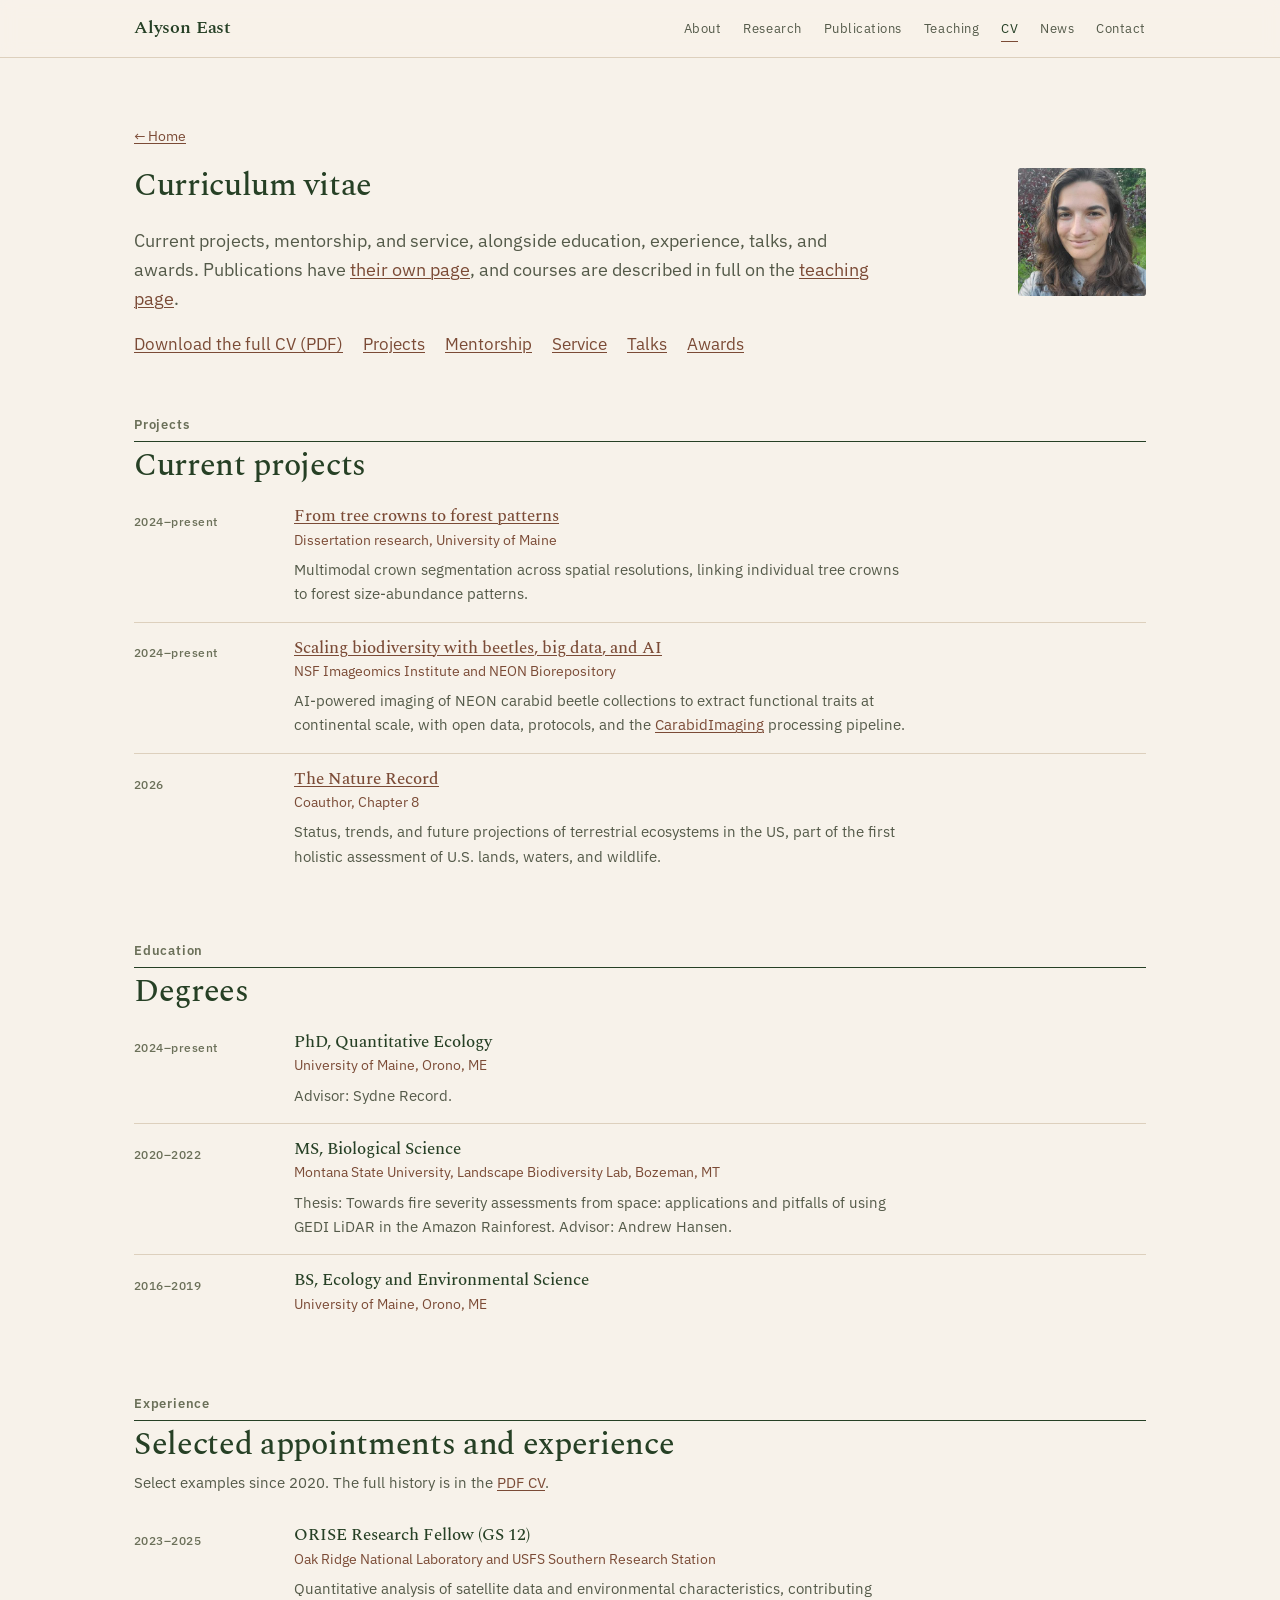
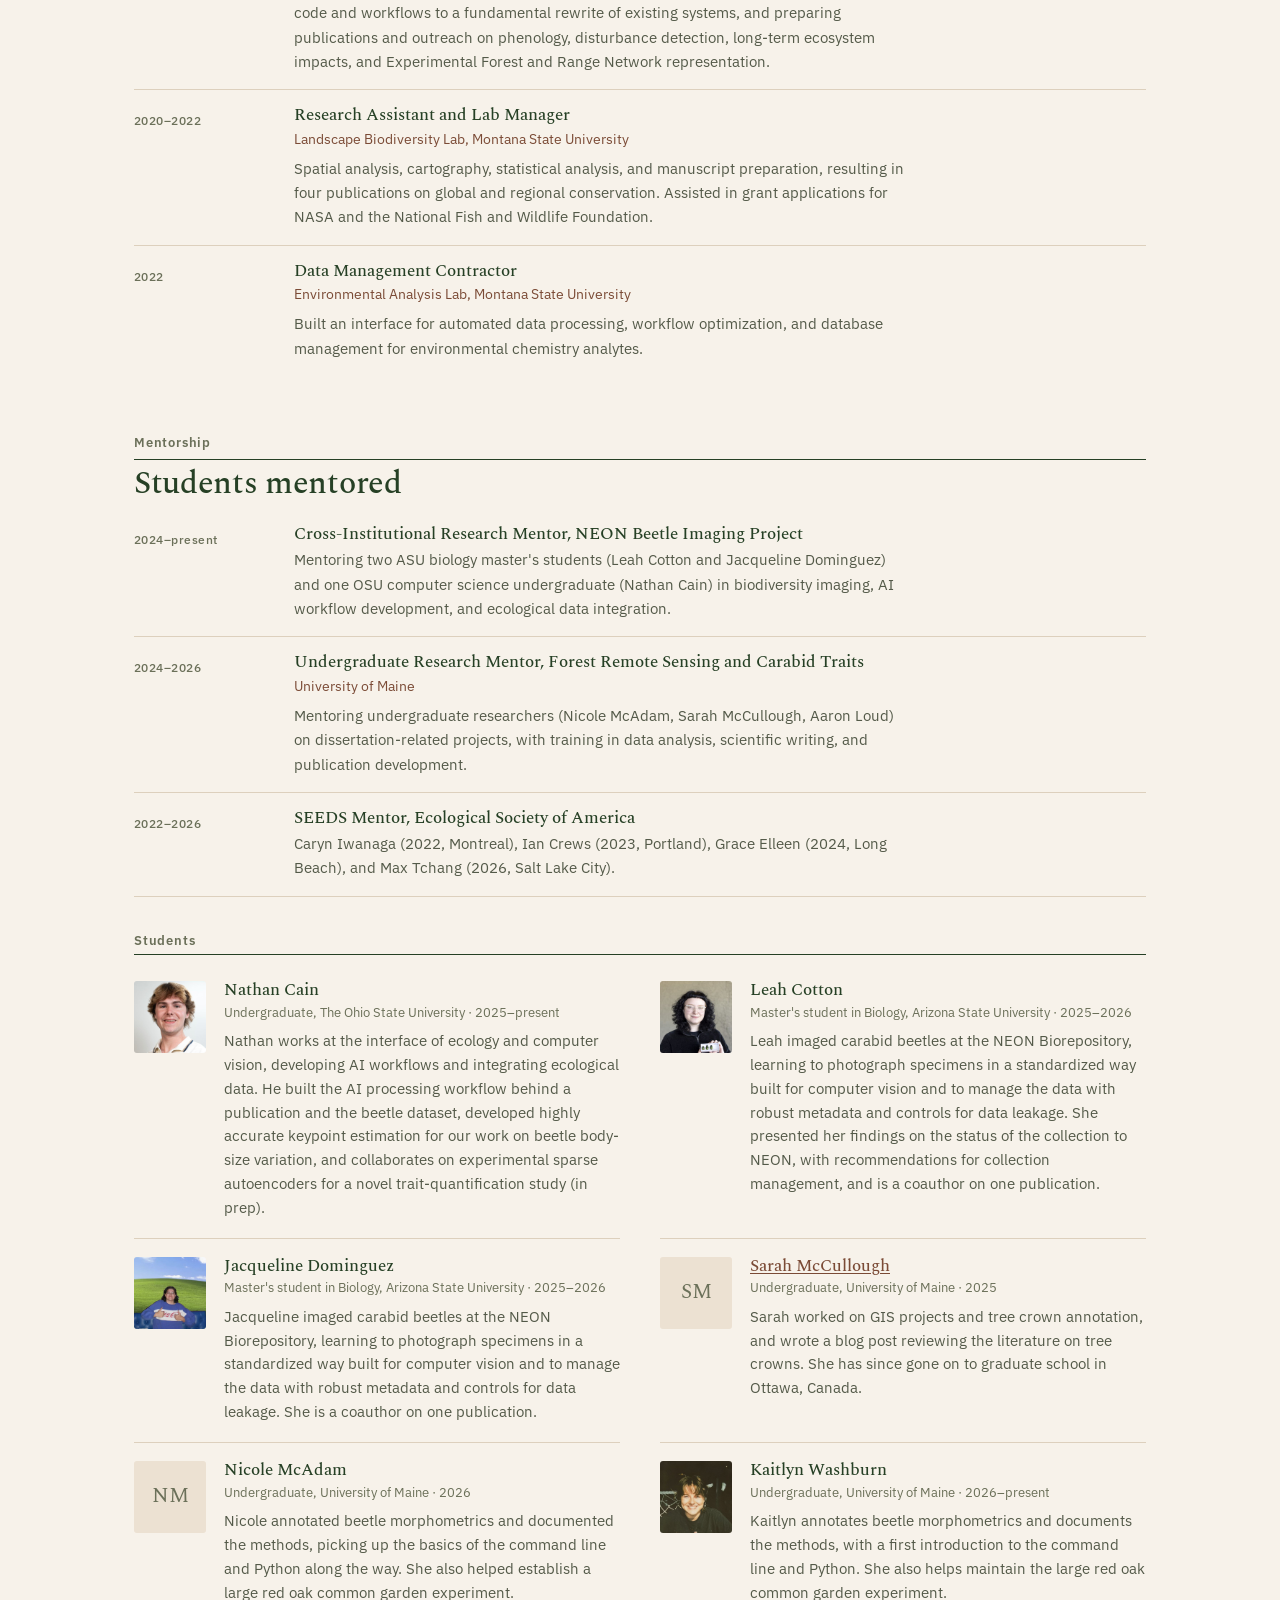
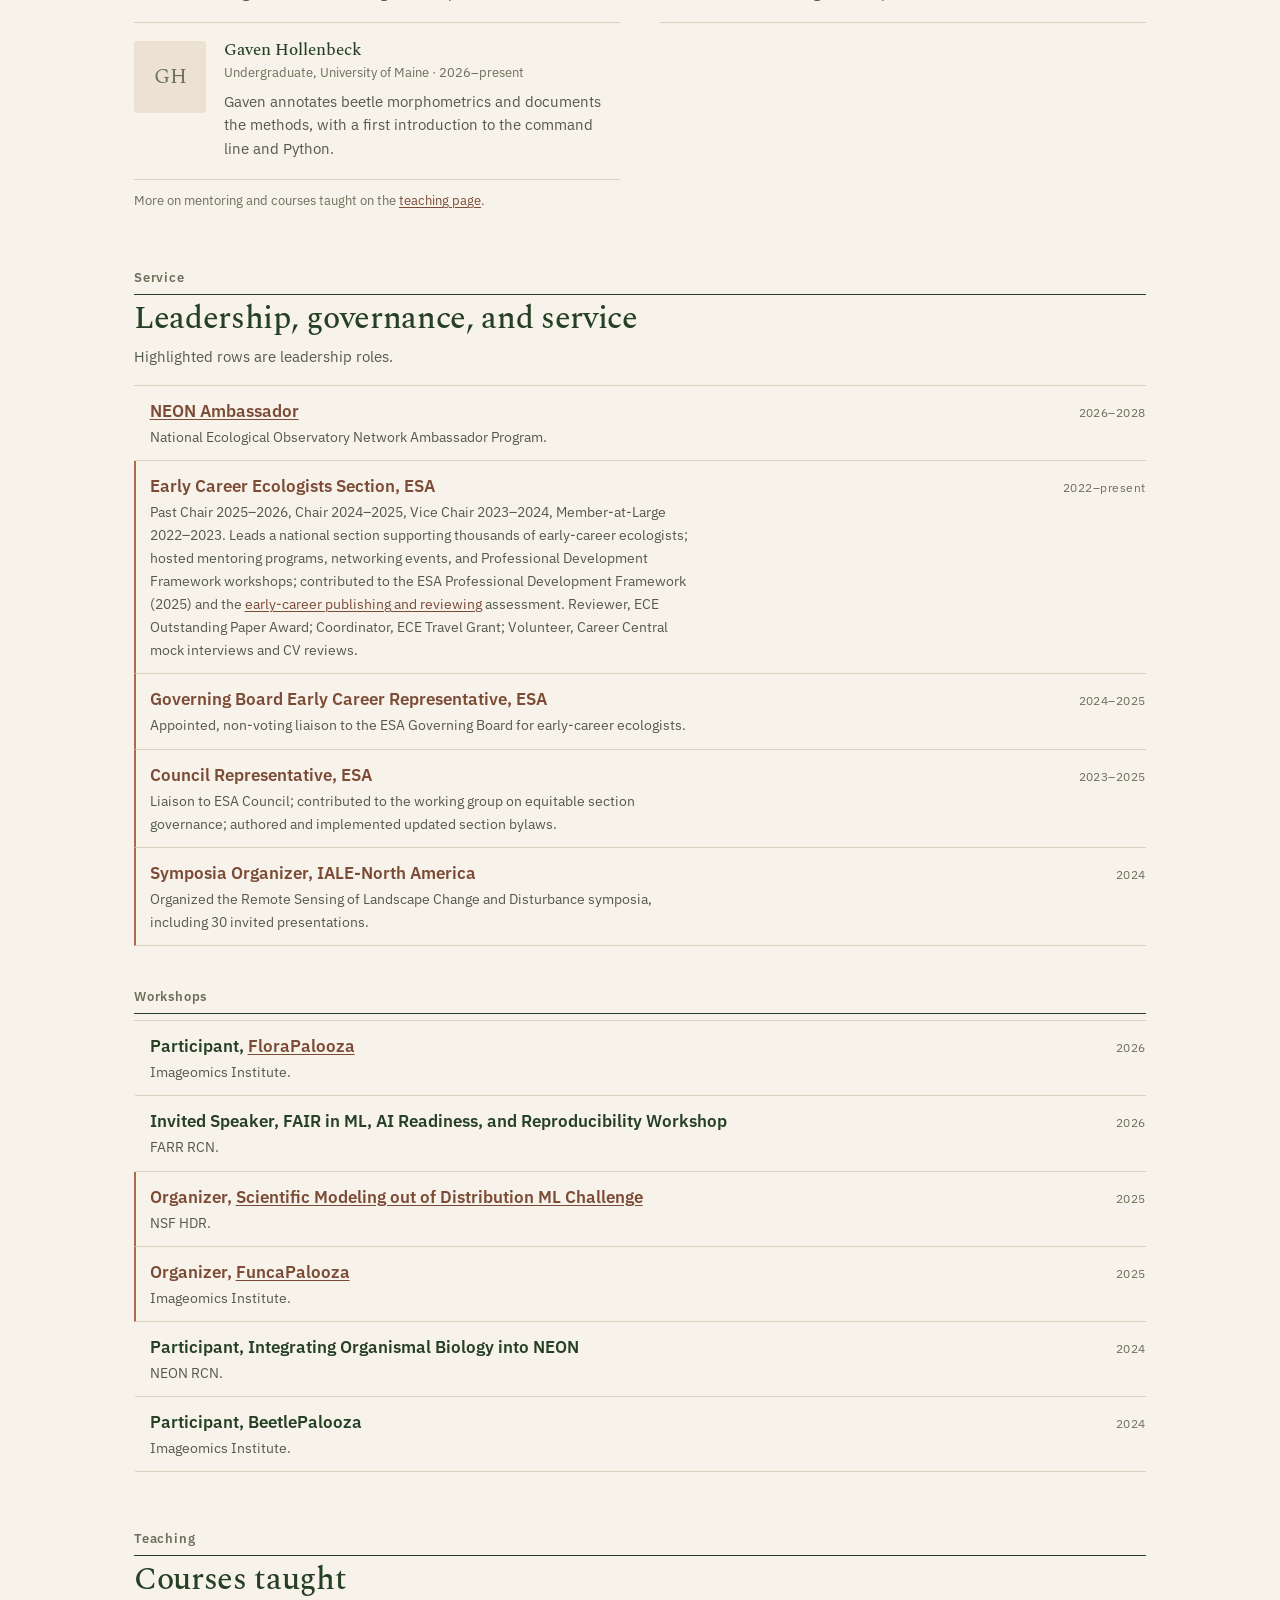
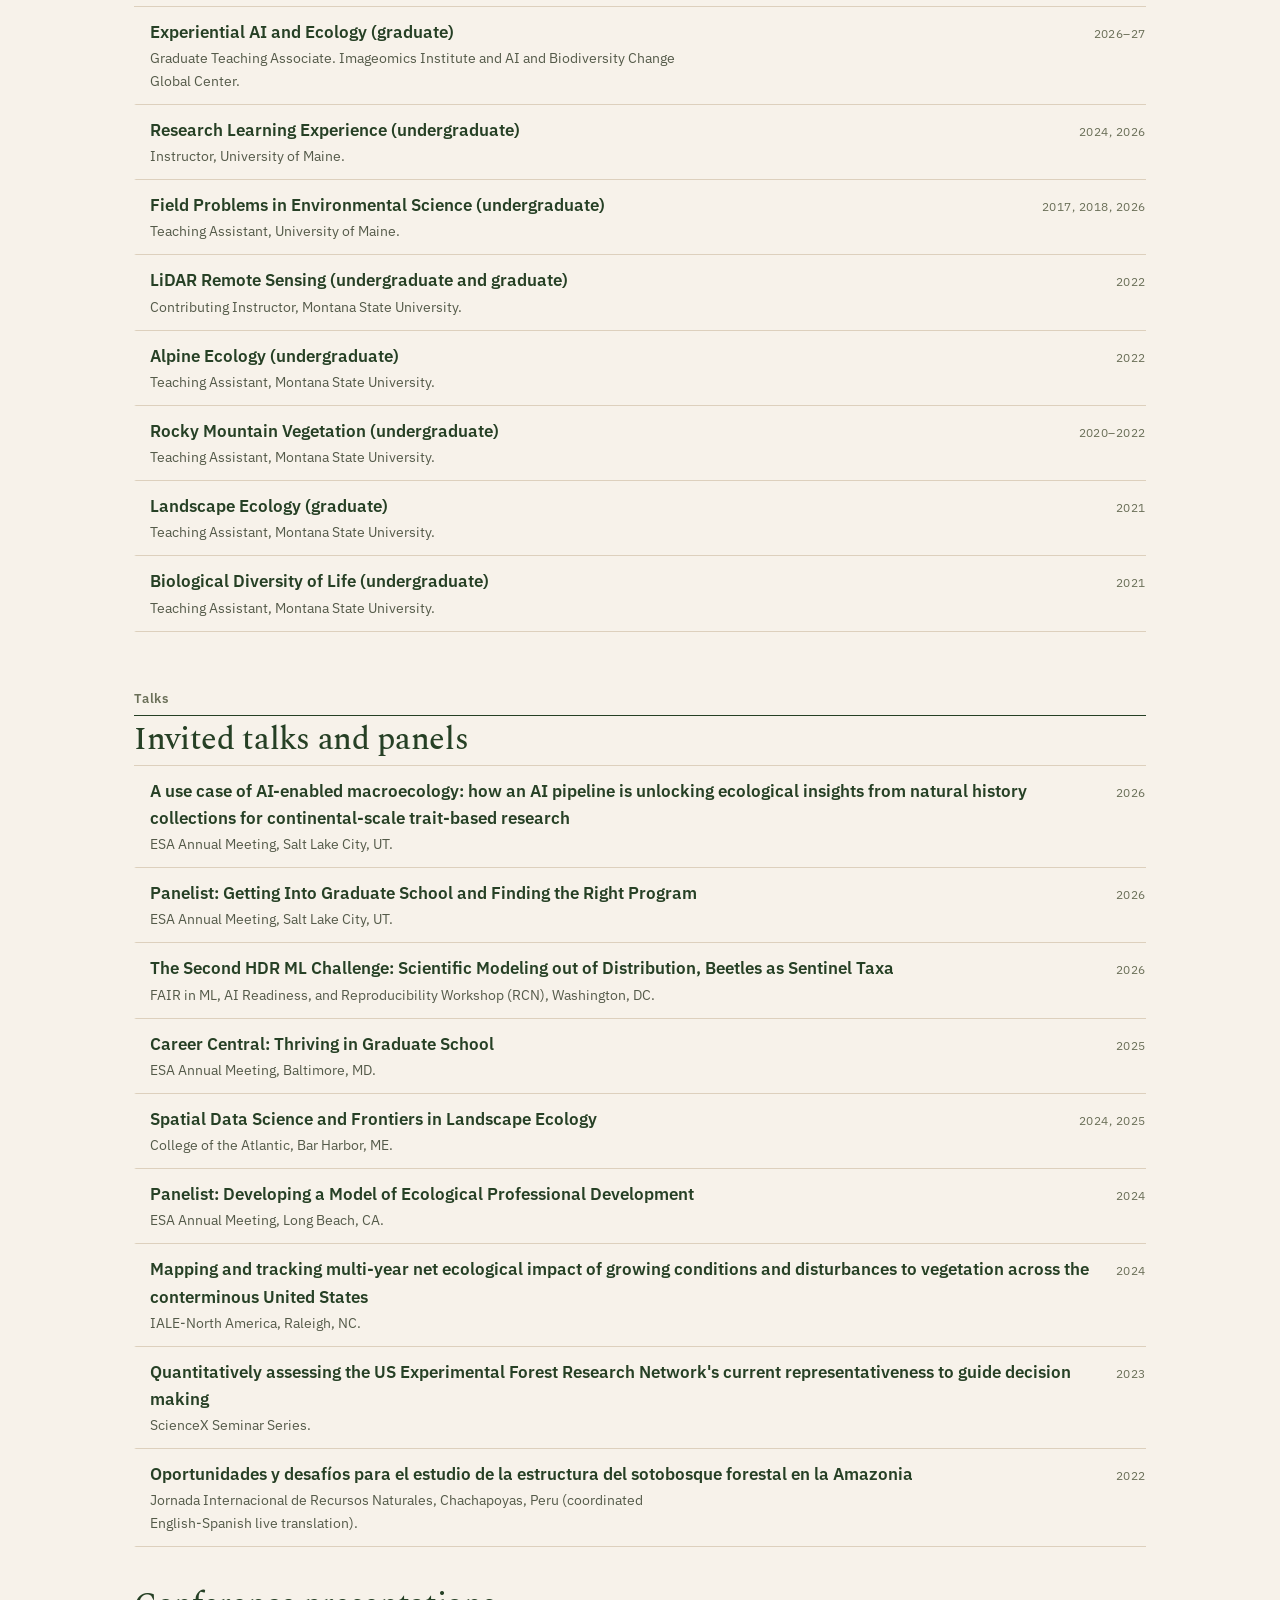
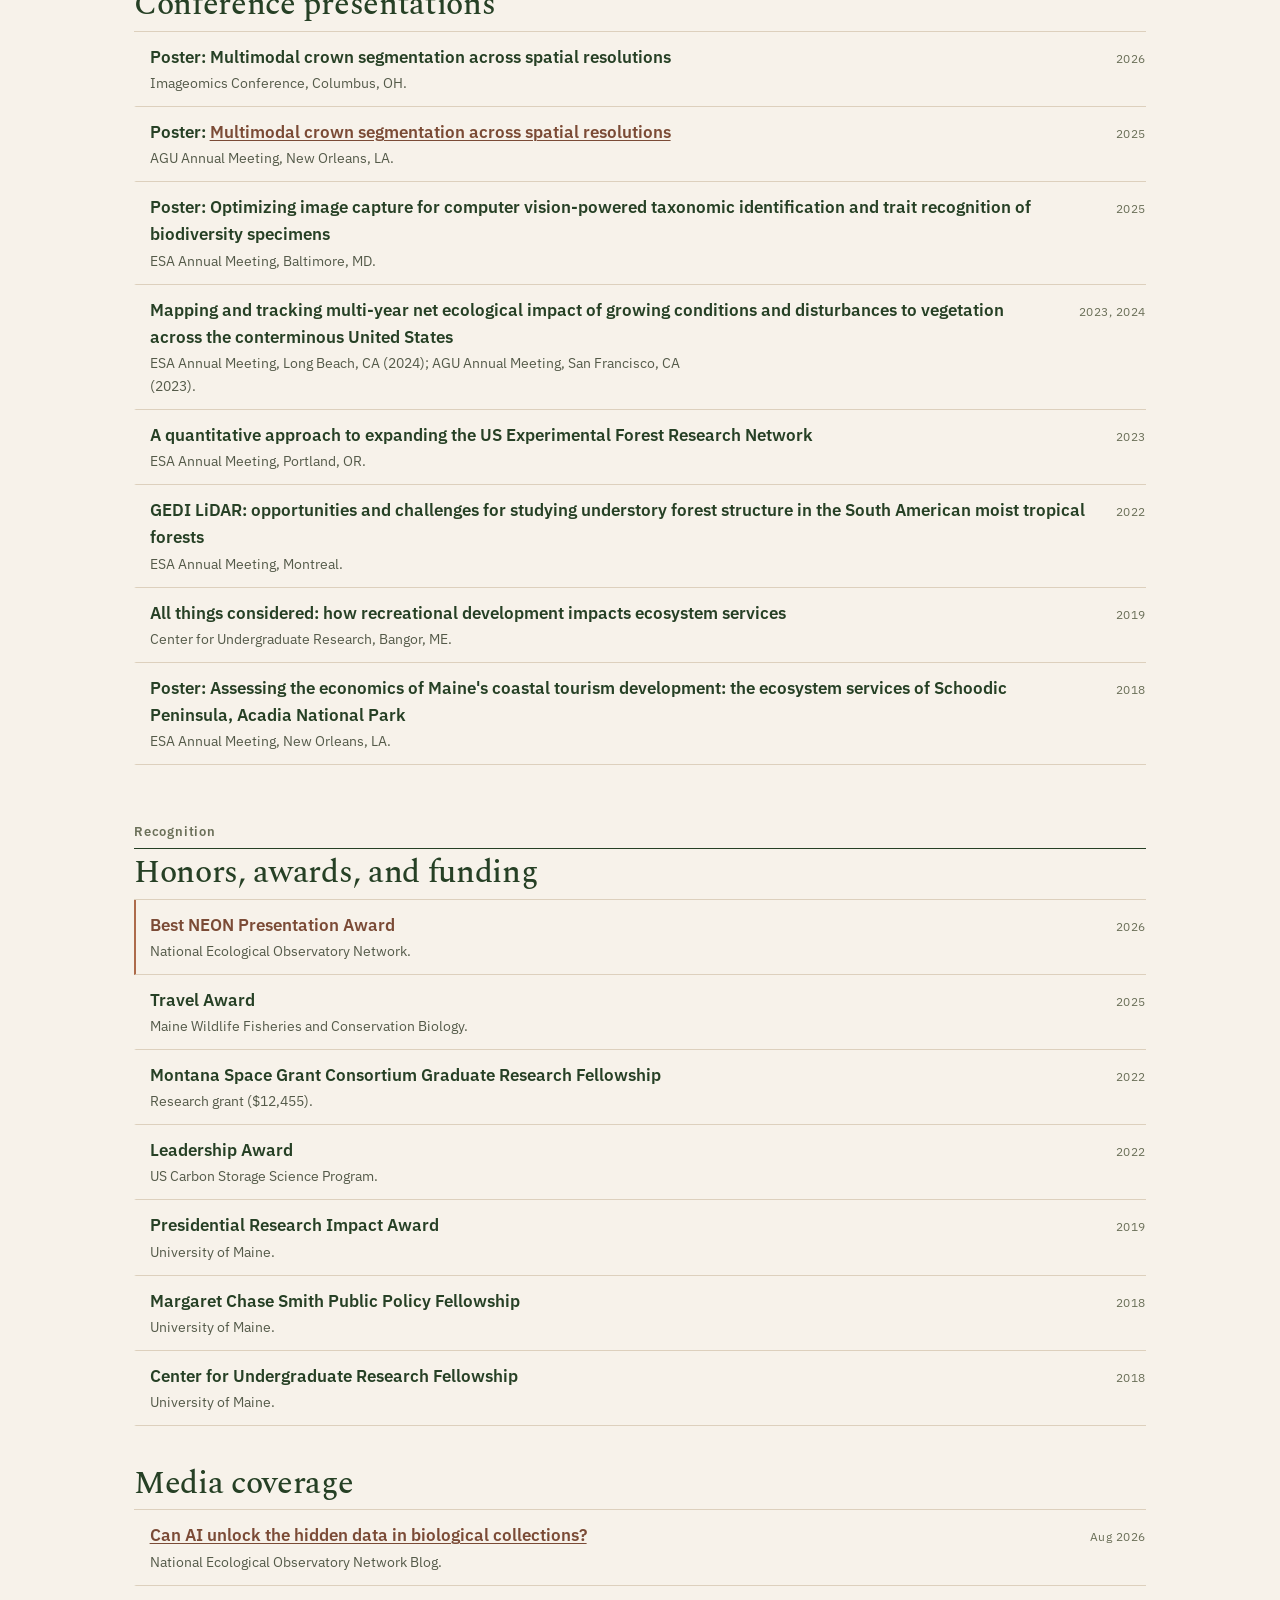
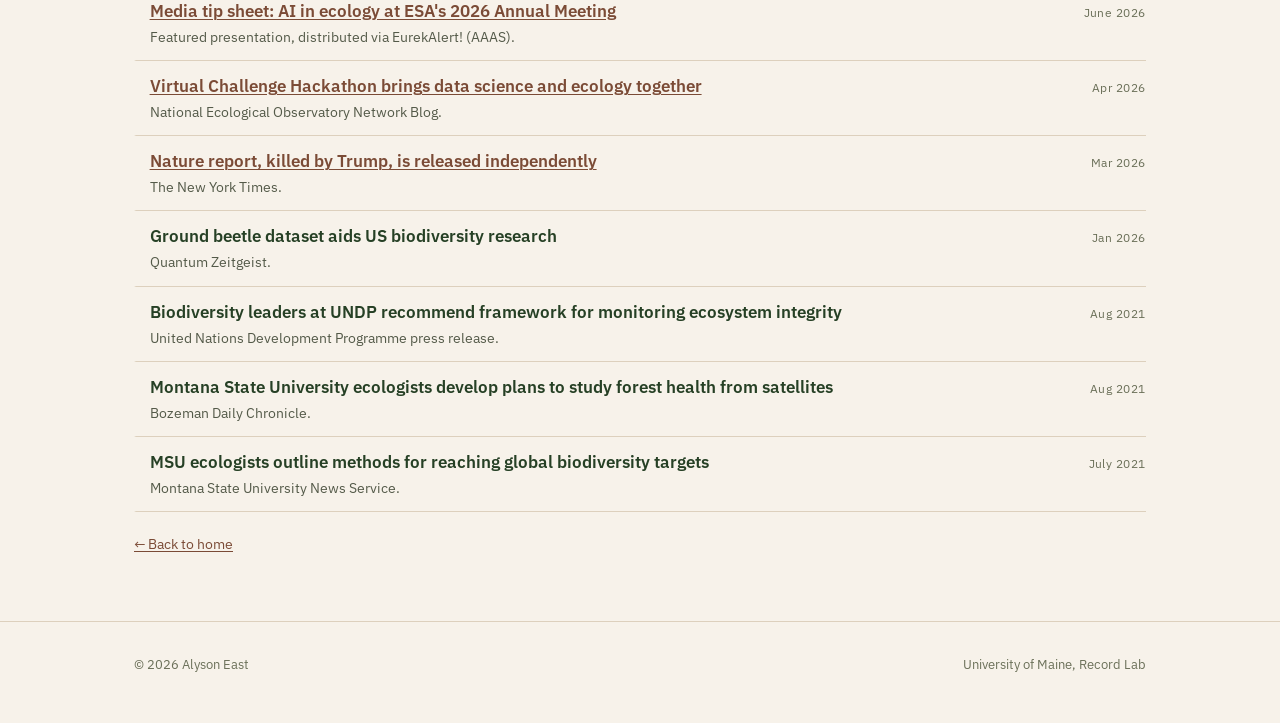
==== commit e88ce852: "Embed photos site-wide, add student bios and November news - News thumbnails, highlights photo, and " ====
--- a/cv.html
+++ b/cv.html
@@ -36,10 +36,16 @@
   <section>
     <div class="wrap">
       <a class="backlink" href="index.html">&larr; Home</a>
-      <h2>Curriculum vitae</h2>
-      <p class="lead narrow">Current projects, mentorship, and service, alongside education,
-        experience, talks, and awards. Publications have <a href="publications.html">their own
-        page</a>, and courses are described in full on the <a href="teaching.html">teaching page</a>.</p>
+      <div class="cv-head">
+        <div>
+          <h2>Curriculum vitae</h2>
+          <p class="lead narrow">Current projects, mentorship, and service, alongside education,
+            experience, talks, and awards. Publications have <a href="publications.html">their own
+            page</a>, and courses are described in full on the <a href="teaching.html">teaching page</a>.</p>
+        </div>
+        <img class="cv-portrait" src="assets/cv-portrait.jpg" alt="Alyson East"
+             onerror="this.style.display='none'">
+      </div>
       <p class="cv-intro">
         <a href="assets/cv.pdf">Download the full CV (PDF)</a>
         <a href="#projects">Projects</a>
@@ -169,7 +175,7 @@
           <div>
             <h3>Undergraduate Research Mentor, Forest Remote Sensing and Carabid Traits</h3>
             <div class="role-line">University of Maine</div>
-            <p>Mentoring undergraduate researchers (Nicole Mcadam, Sarah McCullough, Aaron Loud) on
+            <p>Mentoring undergraduate researchers (Nicole McAdam, Sarah McCullough, Aaron Loud) on
               dissertation-related projects, with training in data analysis, scientific writing, and
               publication development.</p>
           </div>
@@ -180,6 +186,87 @@
             <h3>SEEDS Mentor, Ecological Society of America</h3>
             <p>Caryn Iwanaga (2022, Montreal), Ian Crews (2023, Portland), Grace Elleen (2024, Long
               Beach), and Max Tchang (2026, Salt Lake City).</p>
+          </div>
+        </div>
+        <!-- Students: one .student per person. With no photo yet, a .student-initials
+             block stands in; swap it for an <img class="student-photo"> when one arrives. -->
+        <h3 class="te-institution cv-subhead" id="students">Students</h3>
+        <div class="students">
+          <div class="student">
+            <img class="student-photo" src="assets/Students/nathan-cain.jpg" alt="Nathan Cain"
+                 loading="lazy" decoding="async" onerror="this.style.display='none'">
+            <div>
+              <h3>Nathan Cain</h3>
+              <div class="role-line">Undergraduate, The Ohio State University · 2025–present</div>
+              <p>Nathan works at the interface of ecology and computer vision, developing AI workflows and
+                integrating ecological data. He built the AI processing workflow behind a publication and
+                the beetle dataset, developed highly accurate keypoint estimation for our work on beetle
+                body-size variation, and collaborates on experimental sparse autoencoders for a novel
+                trait-quantification study (in prep).</p>
+            </div>
+          </div>
+          <div class="student">
+            <img class="student-photo" src="assets/Students/leah-cotton.jpg" alt="Leah Cotton holding a small box of three metallic green beetles"
+                 loading="lazy" decoding="async" onerror="this.style.display='none'">
+            <div>
+              <h3>Leah Cotton</h3>
+              <div class="role-line">Master's student in Biology, Arizona State University · 2025–2026</div>
+              <p>Leah imaged carabid beetles at the NEON Biorepository, learning to photograph specimens in
+                a standardized way built for computer vision and to manage the data with robust metadata
+                and controls for data leakage. She presented her findings on the status of the collection
+                to NEON, with recommendations for collection management, and is a coauthor on one
+                publication.</p>
+            </div>
+          </div>
+          <div class="student">
+            <img class="student-photo" src="assets/Students/jacqueline-dominguez.jpg" alt="Jacqueline Dominguez giving two thumbs up"
+                 loading="lazy" decoding="async" onerror="this.style.display='none'">
+            <div>
+              <h3>Jacqueline Dominguez</h3>
+              <div class="role-line">Master's student in Biology, Arizona State University · 2025–2026</div>
+              <p>Jacqueline imaged carabid beetles at the NEON Biorepository, learning to photograph
+                specimens in a standardized way built for computer vision and to manage the data with
+                robust metadata and controls for data leakage. She is a coauthor on one publication.</p>
+            </div>
+          </div>
+          <div class="student">
+            <div class="student-initials" aria-hidden="true">SM</div>
+            <div>
+              <h3><a href="https://www.linkedin.com/in/sarah-mccullough-3491172b3/">Sarah McCullough</a></h3>
+              <div class="role-line">Undergraduate, University of Maine · 2025</div>
+              <p>Sarah worked on GIS projects and tree crown annotation, and wrote a blog post reviewing the
+                literature on tree crowns. She has since gone on to graduate school in Ottawa, Canada.</p>
+            </div>
+          </div>
+          <div class="student">
+            <div class="student-initials" aria-hidden="true">NM</div>
+            <div>
+              <h3>Nicole McAdam</h3>
+              <div class="role-line">Undergraduate, University of Maine · 2026</div>
+              <p>Nicole annotated beetle morphometrics and documented the methods, picking up the basics of
+                the command line and Python along the way. She also helped establish a large red oak
+                common garden experiment.</p>
+            </div>
+          </div>
+          <div class="student">
+            <img class="student-photo" src="assets/Students/kaitlyn-washburn.jpg" alt="Kaitlyn Washburn smiling at a table"
+                 loading="lazy" decoding="async" onerror="this.style.display='none'">
+            <div>
+              <h3>Kaitlyn Washburn</h3>
+              <div class="role-line">Undergraduate, University of Maine · 2026–present</div>
+              <p>Kaitlyn annotates beetle morphometrics and documents the methods, with a first introduction
+                to the command line and Python. She also helps maintain the large red oak common garden
+                experiment.</p>
+            </div>
+          </div>
+          <div class="student">
+            <div class="student-initials" aria-hidden="true">GH</div>
+            <div>
+              <h3>Gaven Hollenbeck</h3>
+              <div class="role-line">Undergraduate, University of Maine · 2026–present</div>
+              <p>Gaven annotates beetle morphometrics and documents the methods, with a first introduction
+                to the command line and Python.</p>
+            </div>
           </div>
         </div>
         <p class="cv-note">More on mentoring and courses taught on the <a href="teaching.html">teaching page</a>.</p>
--- a/style.css
+++ b/style.css
@@ -224,8 +224,9 @@
   background: var(--paper-deep);
 }
 
-/* .pub-meta is the small note under the page intro, not part of an entry */
+/* .pub-meta is the small note (the authorship key under "At a glance"), not part of an entry */
 .pub-meta { font-size: .82rem; color: var(--ink-faint); }
+p.pub-meta { margin-top: 28px; }
 
 @media (max-width: 820px) {
   .pub-entry--media { grid-template-columns: minmax(0, 1fr); }
@@ -481,6 +482,109 @@
 }
 
 /* =========================================================
+   Photo slots added from the photo plan
+   Every image keeps the onerror hide, so a missing file only
+   leaves the text behind.
+   ========================================================= */
+
+/* news: optional square thumbnail as a third column */
+.news-item--media { grid-template-columns: 6.5rem minmax(0, 1fr) 5.5rem; }
+.news-thumb {
+  width: 5.5rem; aspect-ratio: 1 / 1; object-fit: cover;
+  border-radius: 3px; background: var(--paper-deep);
+}
+@media (max-width: 560px) {
+  .news-item--media { grid-template-columns: minmax(0, 1fr) 4.5rem; gap: 4px 16px; }
+  .news-item--media .news-date { grid-column: 1 / -1; }
+  .news-thumb { width: 4.5rem; }
+}
+
+/* a list or text block with one photo beside it (home highlights) */
+.media-split {
+  display: grid; grid-template-columns: minmax(0, 1fr) 20rem;
+  gap: 48px; align-items: start;
+}
+.media-split-photo { margin: 0; }
+.media-split-photo img { width: 100%; height: auto; border-radius: 3px; background: var(--paper-deep); }
+.media-split-photo figcaption,
+.figure figcaption { font-size: .78rem; color: var(--ink-faint); margin-top: 8px; max-width: var(--measure); }
+
+/* inline figure between paragraphs on a project page */
+.figure { margin: 32px 0; max-width: 46rem; }
+.figure img { width: 100%; height: auto; border-radius: 3px; background: var(--paper-deep); }
+
+/* teaching: a course with a photo, laid out like .pub-entry--media */
+.course--media {
+  display: grid; grid-template-columns: minmax(0, 1fr) 13rem;
+  gap: 0 32px; align-items: start;
+}
+.course-body { max-width: var(--measure); }
+.course-photo {
+  width: 100%; aspect-ratio: 4 / 3; object-fit: cover;
+  border-radius: 3px; background: var(--paper-deep);
+}
+
+/* page banner on an inner page (teaching) */
+.page-banner { margin: 0 0 36px; }
+
+/* research overview: thumbnail beside an "additional research" item */
+.more-list > div.has-thumb {
+  display: grid; grid-template-columns: minmax(0, 1fr) 6rem;
+  column-gap: 16px; max-width: calc(40ch + 7rem);
+}
+.has-thumb dt, .has-thumb dd { grid-column: 1; }
+.has-thumb .more-thumb { grid-column: 2; grid-row: 1 / span 2; }
+.more-thumb img {
+  width: 6rem; aspect-ratio: 4 / 3; object-fit: cover;
+  border-radius: 3px; background: var(--paper-deep);
+}
+
+/* students: photo (or initials) beside a short bio */
+.students {
+  display: grid; grid-template-columns: repeat(2, minmax(0, 1fr));
+  gap: 0 40px; margin-top: 8px;
+}
+.student {
+  display: grid; grid-template-columns: 4.5rem minmax(0, 1fr);
+  gap: 0 18px; padding: 18px 0; border-bottom: 1px solid var(--line);
+  align-items: start;
+}
+.student-photo, .student-initials {
+  width: 4.5rem; aspect-ratio: 1 / 1; border-radius: 3px;
+  object-fit: cover; background: var(--paper-deep);
+}
+.student-initials {
+  display: flex; align-items: center; justify-content: center;
+  font-family: var(--serif); font-size: 1.3rem; color: var(--ink-faint);
+}
+.student h3 { font-size: 1.05rem; margin-bottom: .1rem; }
+.student .role-line { font-size: .82rem; color: var(--ink-faint); margin-bottom: .4rem; }
+.student p { font-size: .93rem; color: var(--ink-soft); margin: 0; }
+.cv-group .cv-subhead { margin-top: 36px; }
+
+/* CV: small portrait beside the page heading */
+.cv-head {
+  display: grid; grid-template-columns: minmax(0, 1fr) auto;
+  gap: 0 40px; align-items: start;
+}
+.cv-portrait {
+  width: 8rem; aspect-ratio: 1 / 1; object-fit: cover;
+  border-radius: 3px; background: var(--paper-deep);
+}
+
+@media (max-width: 820px) {
+  .media-split { grid-template-columns: 1fr; gap: 28px; }
+  .media-split-photo { max-width: 420px; }
+  .course--media { grid-template-columns: minmax(0, 1fr); }
+  .course-photo { margin-top: 14px; max-width: 320px; }
+  .students { grid-template-columns: 1fr; }
+}
+@media (max-width: 560px) {
+  .cv-portrait { width: 5.5rem; }
+  .cv-head { gap: 0 20px; }
+}
+
+/* =========================================================
    Scroll reveal
    A single short fade-up as each section enters the viewport.
    .rise is only hidden when site.js has run (html.js), so with
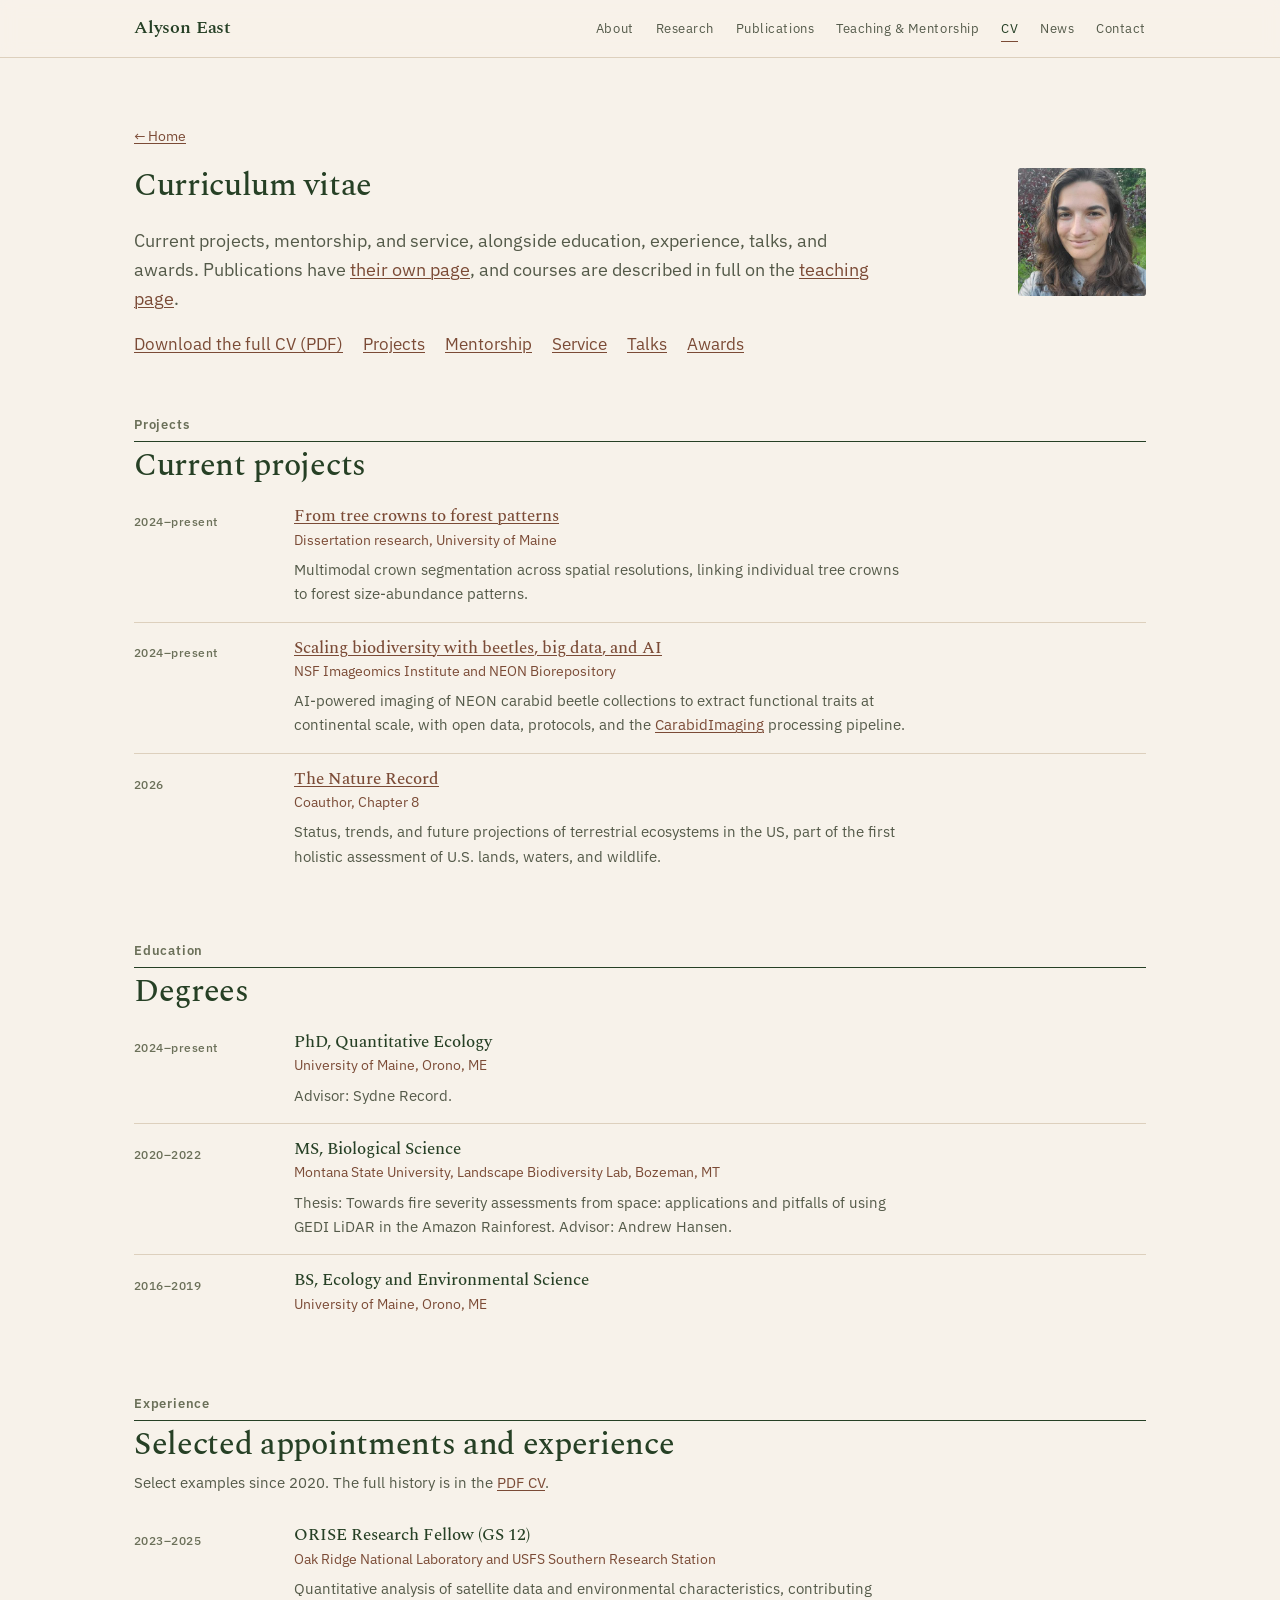
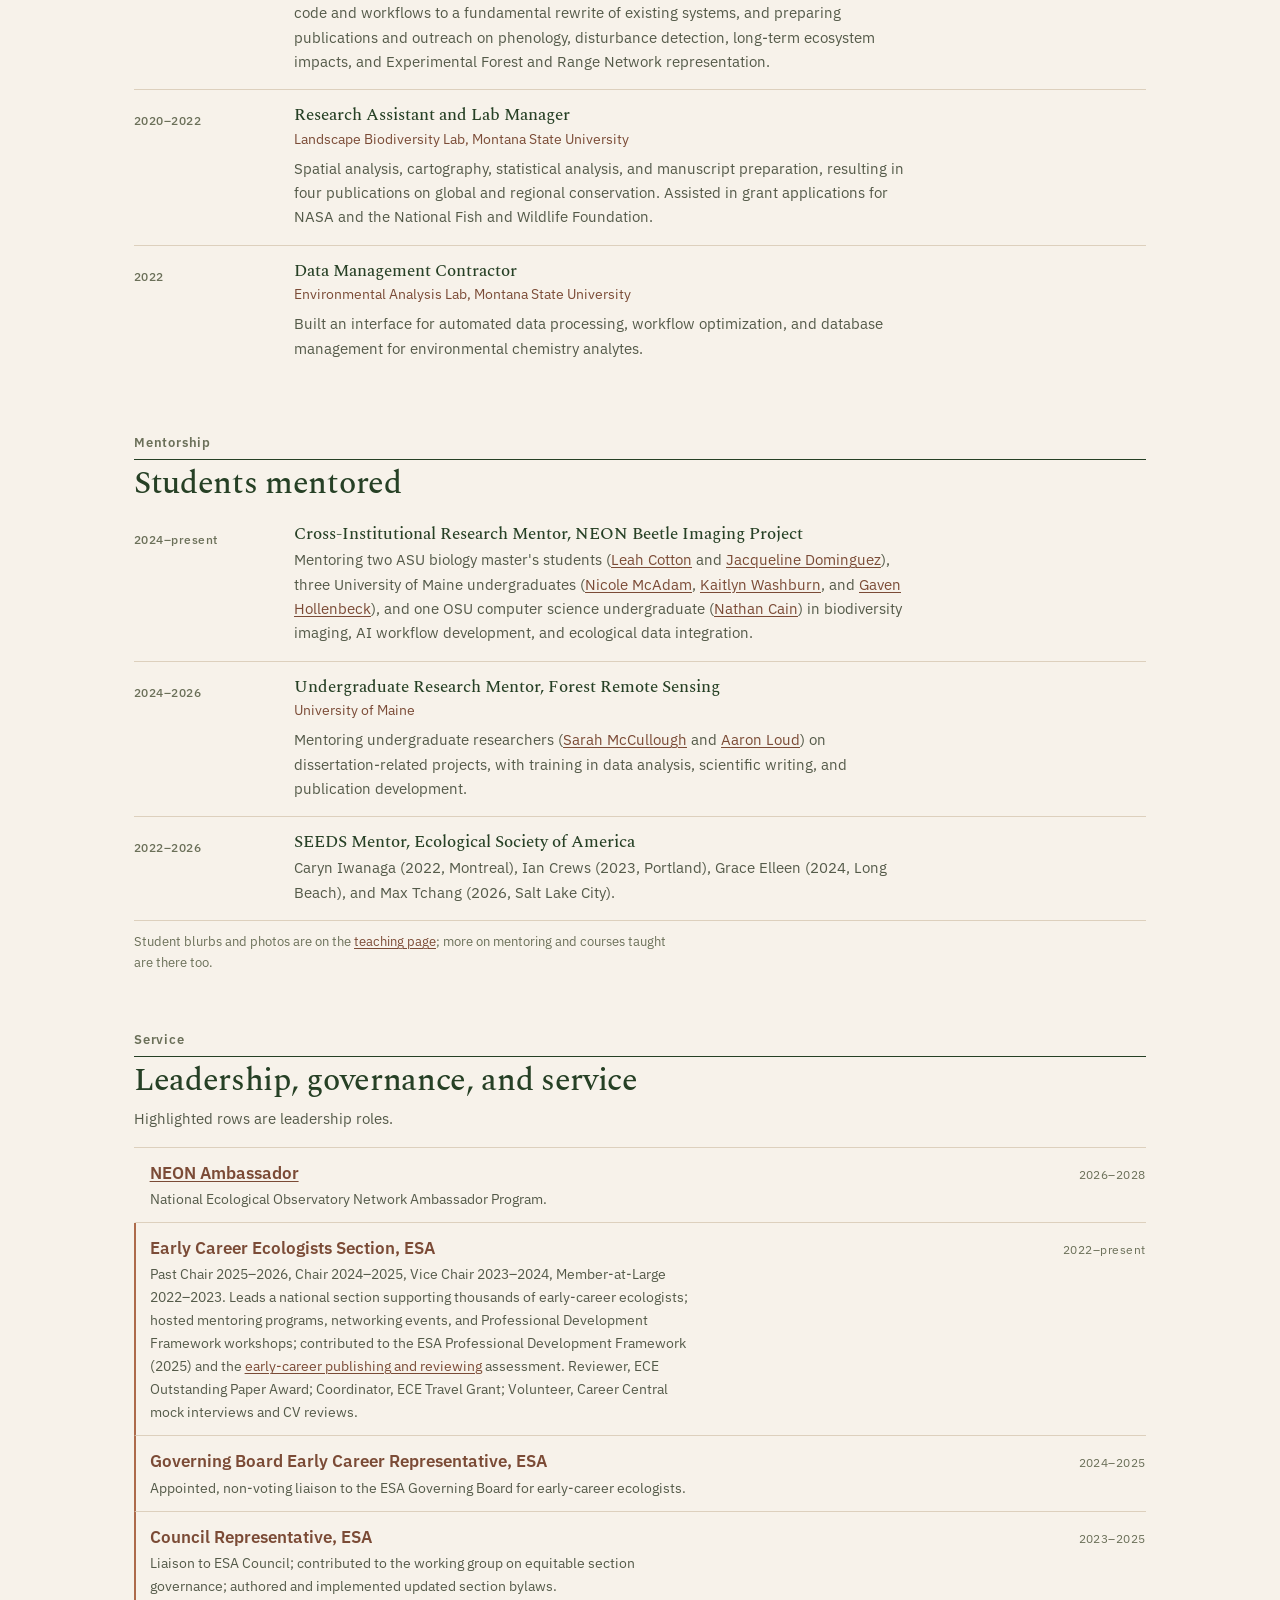
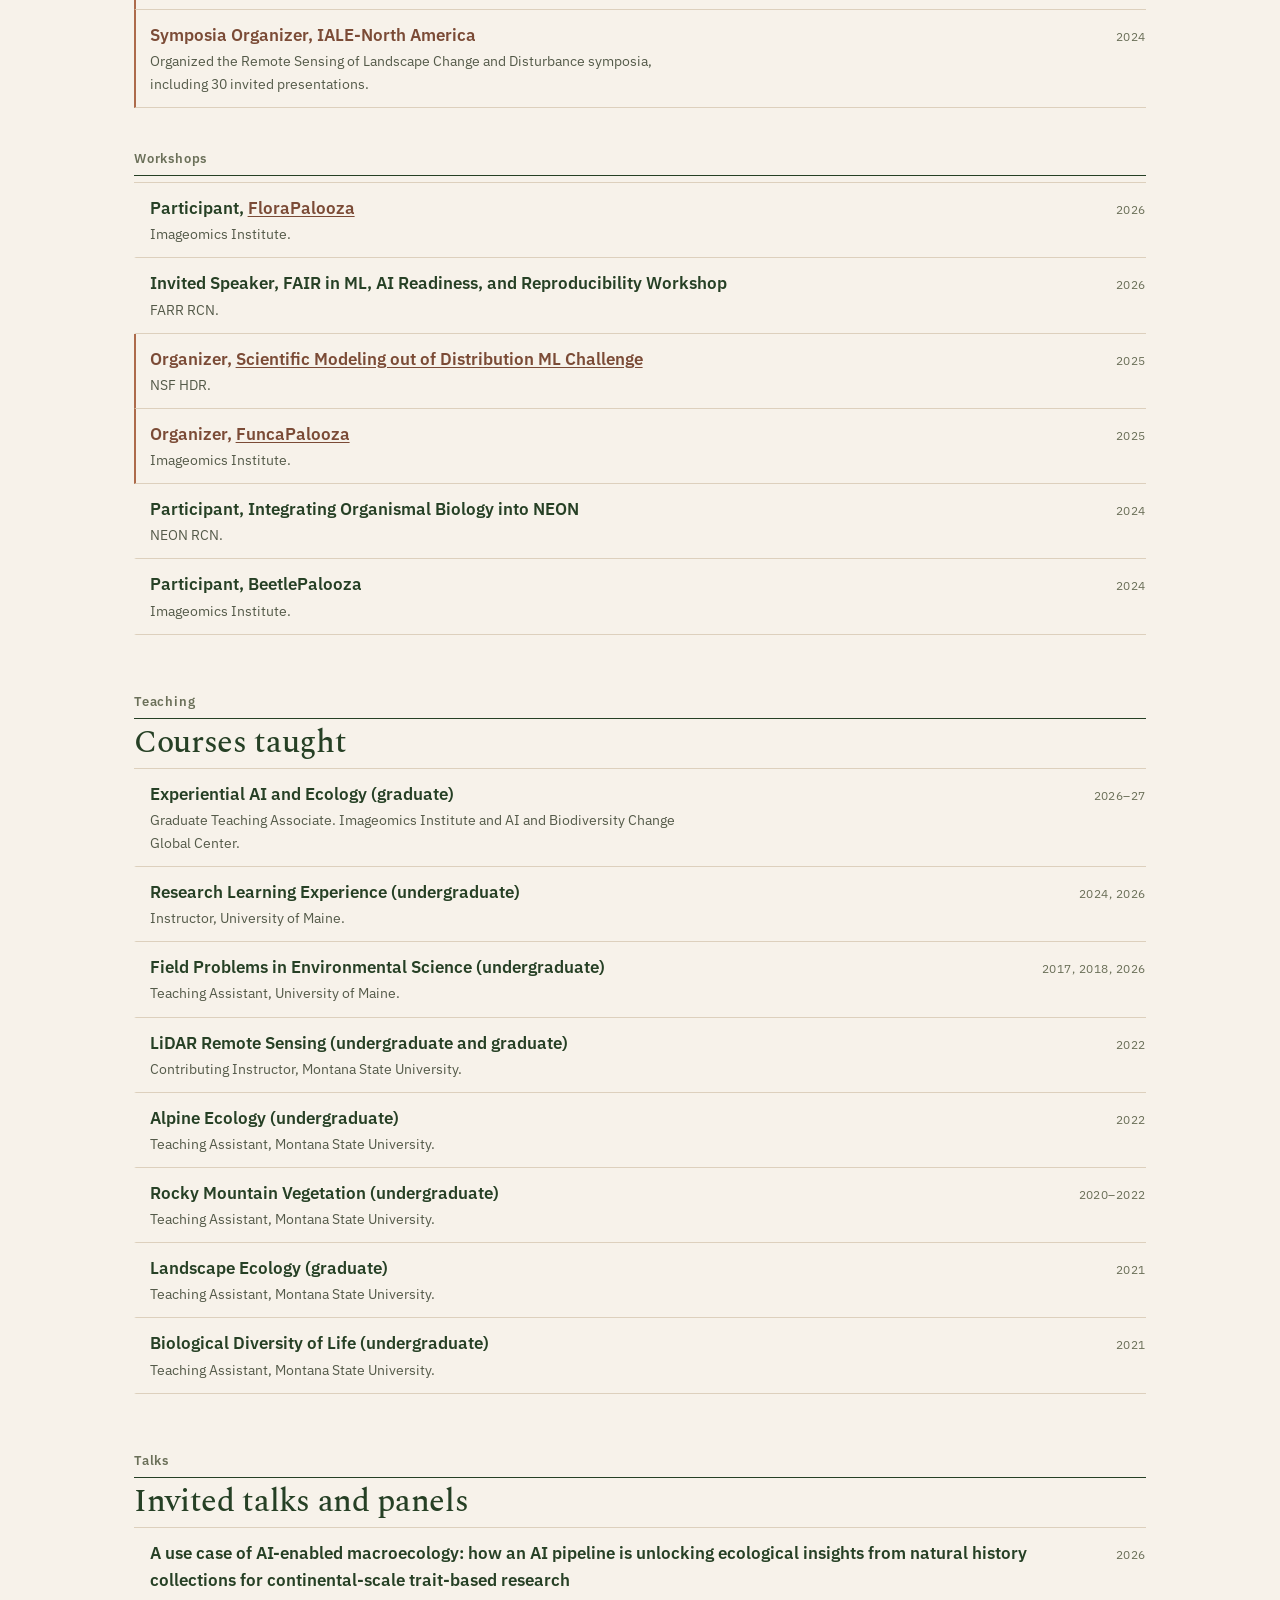
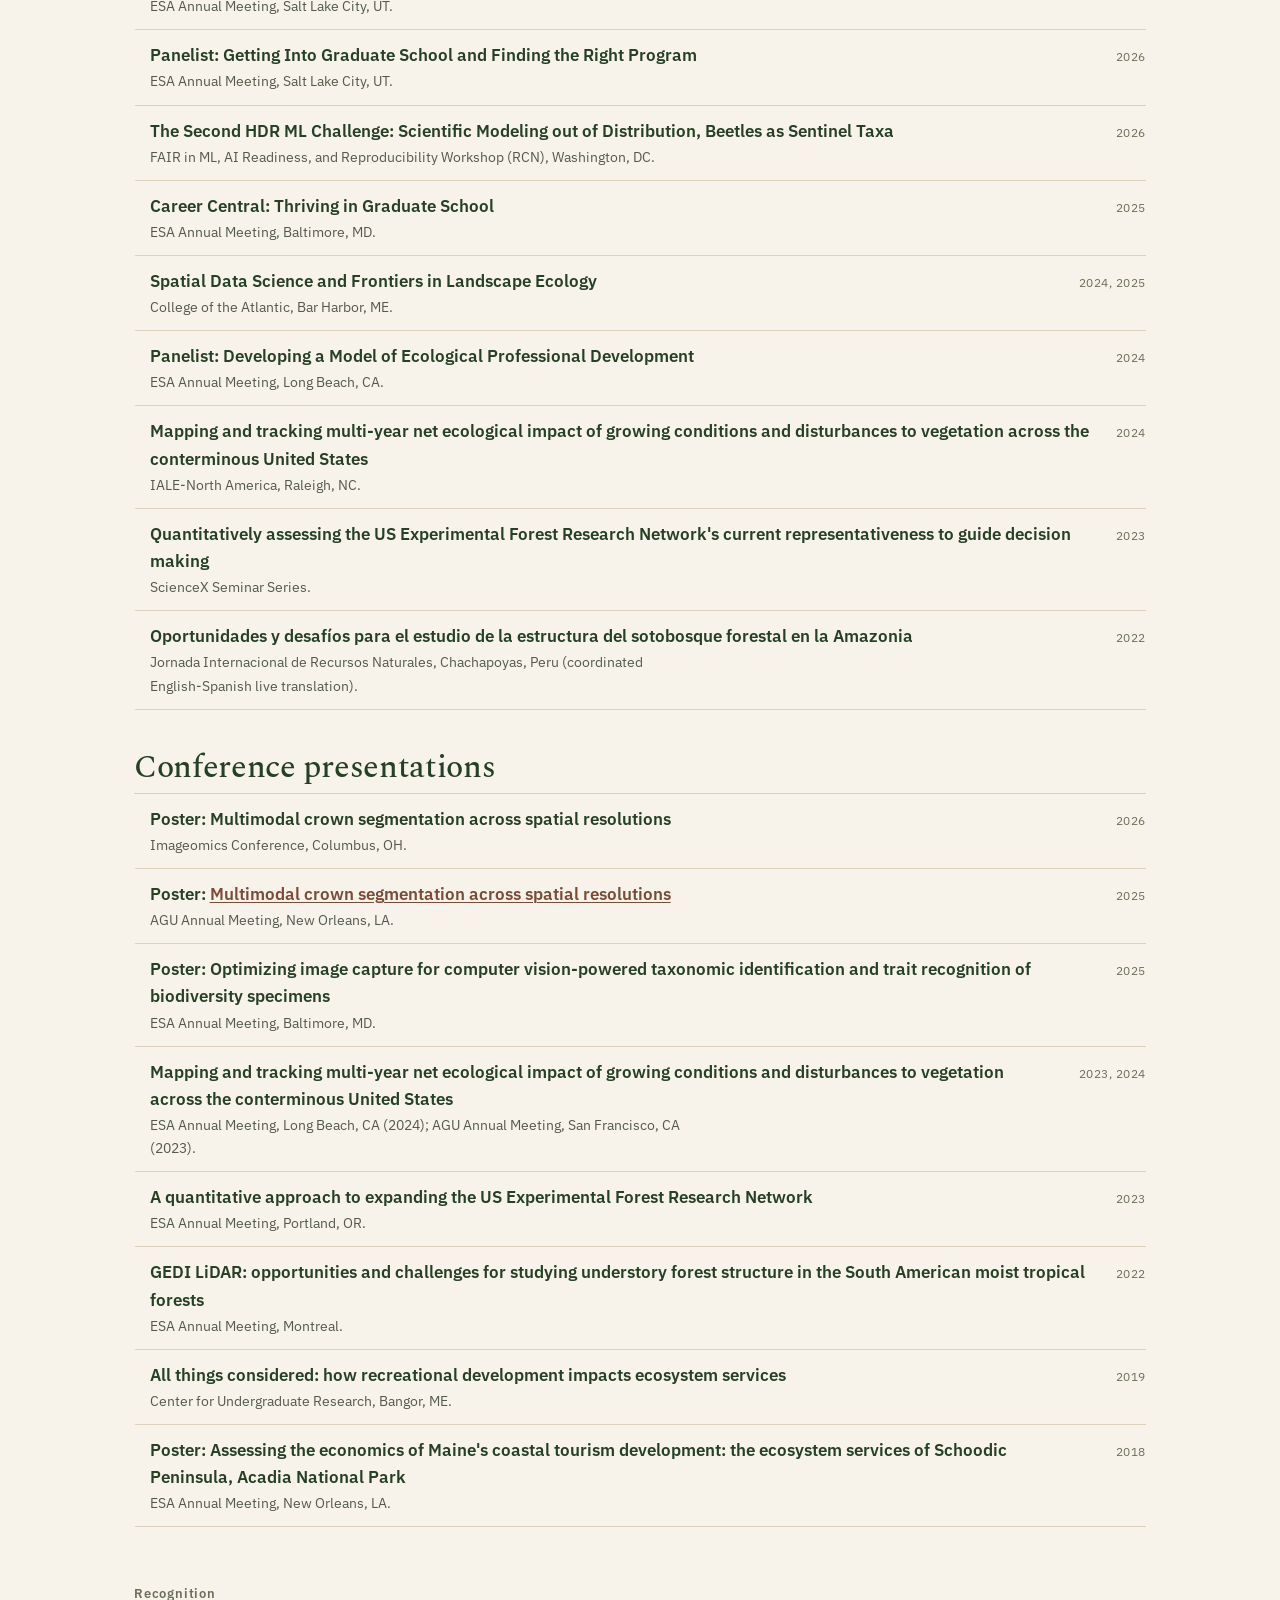
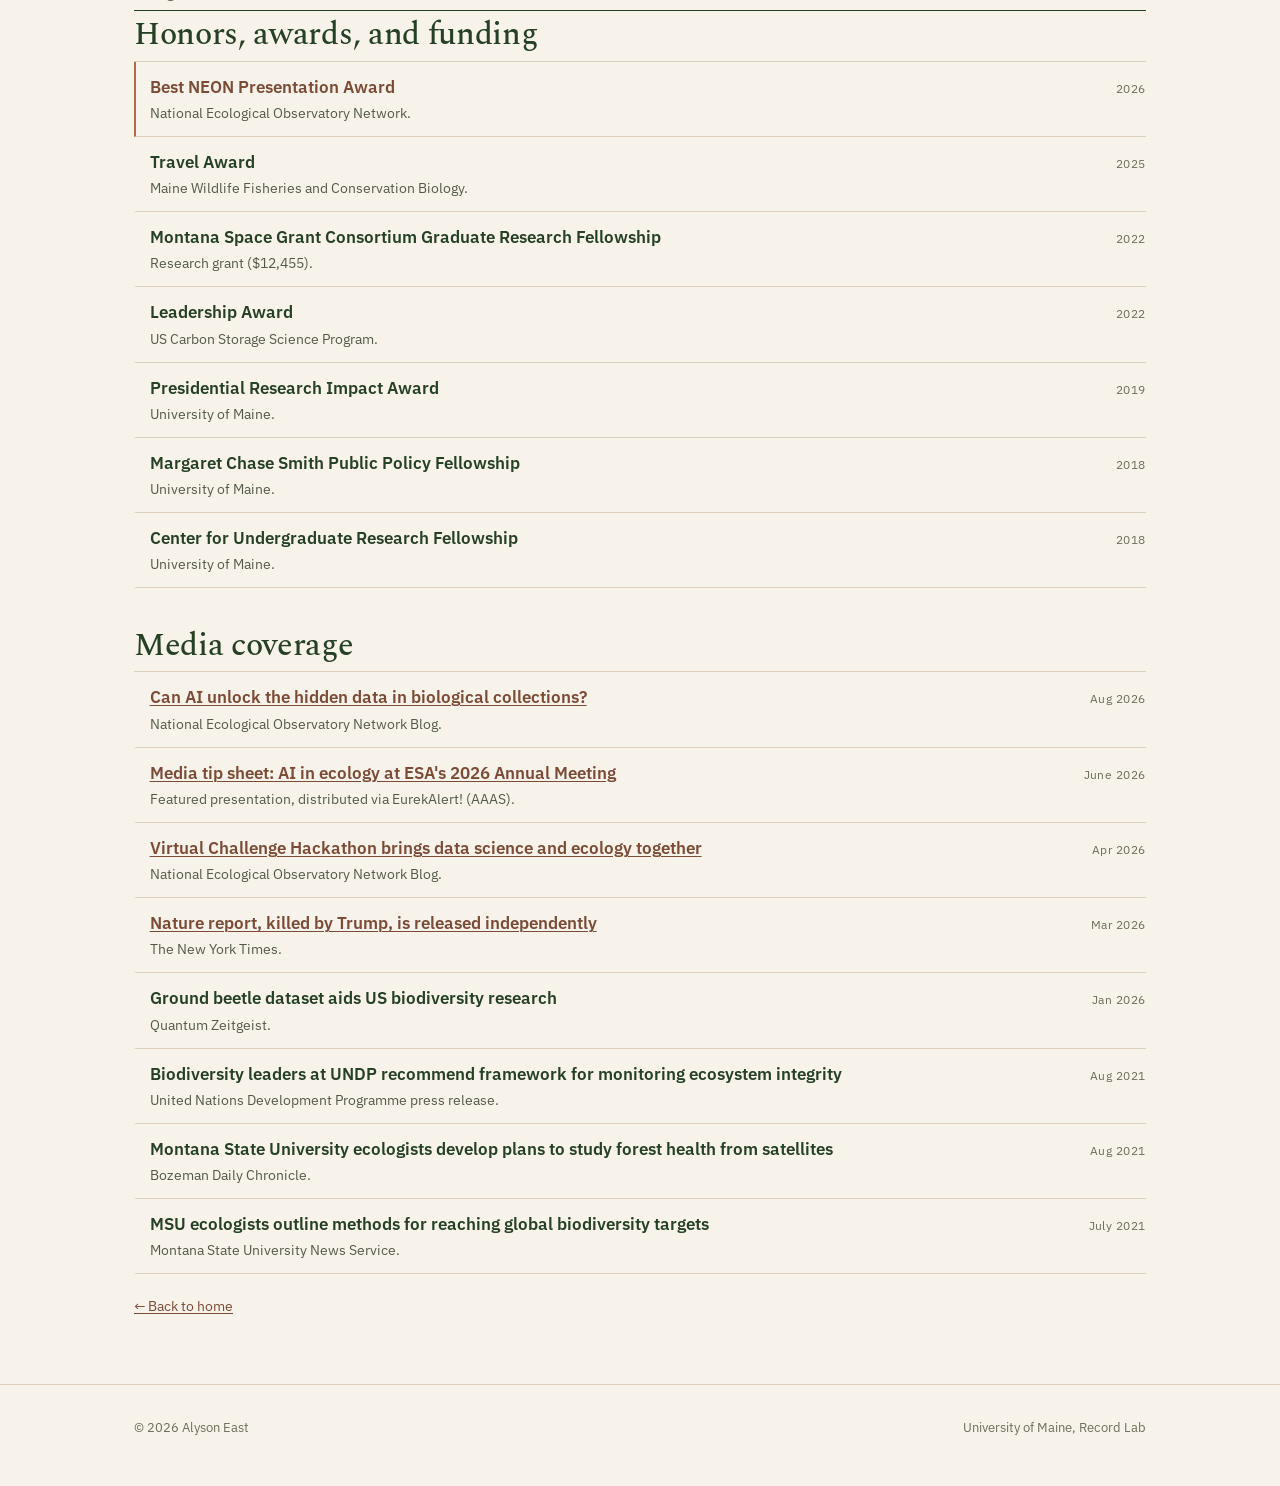
==== commit c75afab7: "Update CV, reorganize mentorship by project, and enlarge photos - Swap the served CV for East_CV_Oct" ====
--- a/cv.html
+++ b/cv.html
@@ -8,7 +8,7 @@
   <link rel="preconnect" href="https://fonts.googleapis.com">
   <link rel="preconnect" href="https://fonts.gstatic.com" crossorigin>
   <link href="https://fonts.googleapis.com/css2?family=Spectral:ital,wght@0,400;0,500;0,600;1,400&family=IBM+Plex+Sans:wght@400;500;600&display=swap" rel="stylesheet">
-  <link rel="stylesheet" href="style.css">
+  <link rel="stylesheet" href="style.css?v=2026-11-17">
   <script src="site.js"></script>
 </head>
 <body>
@@ -21,7 +21,7 @@
       <a href="index.html#about">About</a>
       <a href="research.html">Research</a>
       <a href="publications.html">Publications</a>
-      <a href="teaching.html">Teaching</a>
+      <a href="teaching.html">Teaching & Mentorship</a>
       <a href="cv.html" aria-current="page">CV</a>
       <a href="index.html#news">News</a>
       <a href="index.html#contact">Contact</a>
@@ -29,7 +29,7 @@
   </div>
 </nav>
 
-<!-- Mirrors East_CV_August2026.pdf (served as assets/cv.pdf). Newest first in every
+<!-- Mirrors East_CV_October2026.pdf (served as assets/cv.pdf). Newest first in every
      group. To add a row, copy a .cv-entry or a .cv-records <li>. Add class="hl" to a
      .cv-records <li> to mark a leadership role or major contribution. -->
 <main id="main">
@@ -165,19 +165,24 @@
           <div class="cv-date">2024–present</div>
           <div>
             <h3>Cross-Institutional Research Mentor, NEON Beetle Imaging Project</h3>
-            <p>Mentoring two ASU biology master's students (Leah Cotton and Jacqueline Dominguez) and one
-              OSU computer science undergraduate (Nathan Cain) in biodiversity imaging, AI workflow
-              development, and ecological data integration.</p>
+            <p>Mentoring two ASU biology master's students (<a href="teaching.html#leah-cotton">Leah
+              Cotton</a> and <a href="teaching.html#jacqueline-dominguez">Jacqueline Dominguez</a>), three
+              University of Maine undergraduates (<a href="teaching.html#nicole-mcadam">Nicole
+              McAdam</a>, <a href="teaching.html#kaitlyn-washburn">Kaitlyn Washburn</a>, and
+              <a href="teaching.html#gaven-hollenbeck">Gaven Hollenbeck</a>), and one OSU computer science
+              undergraduate (<a href="teaching.html#nathan-cain">Nathan Cain</a>) in biodiversity imaging,
+              AI workflow development, and ecological data integration.</p>
           </div>
         </div>
         <div class="cv-entry">
           <div class="cv-date">2024–2026</div>
           <div>
-            <h3>Undergraduate Research Mentor, Forest Remote Sensing and Carabid Traits</h3>
+            <h3>Undergraduate Research Mentor, Forest Remote Sensing</h3>
             <div class="role-line">University of Maine</div>
-            <p>Mentoring undergraduate researchers (Nicole McAdam, Sarah McCullough, Aaron Loud) on
-              dissertation-related projects, with training in data analysis, scientific writing, and
-              publication development.</p>
+            <p>Mentoring undergraduate researchers (<a href="teaching.html#sarah-mccullough">Sarah
+              McCullough</a> and <a href="teaching.html#aaron-loud">Aaron Loud</a>) on dissertation-related
+              projects, with training in data analysis, scientific writing, and publication
+              development.</p>
           </div>
         </div>
         <div class="cv-entry">
@@ -188,88 +193,8 @@
               Beach), and Max Tchang (2026, Salt Lake City).</p>
           </div>
         </div>
-        <!-- Students: one .student per person. With no photo yet, a .student-initials
-             block stands in; swap it for an <img class="student-photo"> when one arrives. -->
-        <h3 class="te-institution cv-subhead" id="students">Students</h3>
-        <div class="students">
-          <div class="student">
-            <img class="student-photo" src="assets/Students/nathan-cain.jpg" alt="Nathan Cain"
-                 loading="lazy" decoding="async" onerror="this.style.display='none'">
-            <div>
-              <h3>Nathan Cain</h3>
-              <div class="role-line">Undergraduate, The Ohio State University · 2025–present</div>
-              <p>Nathan works at the interface of ecology and computer vision, developing AI workflows and
-                integrating ecological data. He built the AI processing workflow behind a publication and
-                the beetle dataset, developed highly accurate keypoint estimation for our work on beetle
-                body-size variation, and collaborates on experimental sparse autoencoders for a novel
-                trait-quantification study (in prep).</p>
-            </div>
-          </div>
-          <div class="student">
-            <img class="student-photo" src="assets/Students/leah-cotton.jpg" alt="Leah Cotton holding a small box of three metallic green beetles"
-                 loading="lazy" decoding="async" onerror="this.style.display='none'">
-            <div>
-              <h3>Leah Cotton</h3>
-              <div class="role-line">Master's student in Biology, Arizona State University · 2025–2026</div>
-              <p>Leah imaged carabid beetles at the NEON Biorepository, learning to photograph specimens in
-                a standardized way built for computer vision and to manage the data with robust metadata
-                and controls for data leakage. She presented her findings on the status of the collection
-                to NEON, with recommendations for collection management, and is a coauthor on one
-                publication.</p>
-            </div>
-          </div>
-          <div class="student">
-            <img class="student-photo" src="assets/Students/jacqueline-dominguez.jpg" alt="Jacqueline Dominguez giving two thumbs up"
-                 loading="lazy" decoding="async" onerror="this.style.display='none'">
-            <div>
-              <h3>Jacqueline Dominguez</h3>
-              <div class="role-line">Master's student in Biology, Arizona State University · 2025–2026</div>
-              <p>Jacqueline imaged carabid beetles at the NEON Biorepository, learning to photograph
-                specimens in a standardized way built for computer vision and to manage the data with
-                robust metadata and controls for data leakage. She is a coauthor on one publication.</p>
-            </div>
-          </div>
-          <div class="student">
-            <div class="student-initials" aria-hidden="true">SM</div>
-            <div>
-              <h3><a href="https://www.linkedin.com/in/sarah-mccullough-3491172b3/">Sarah McCullough</a></h3>
-              <div class="role-line">Undergraduate, University of Maine · 2025</div>
-              <p>Sarah worked on GIS projects and tree crown annotation, and wrote a blog post reviewing the
-                literature on tree crowns. She has since gone on to graduate school in Ottawa, Canada.</p>
-            </div>
-          </div>
-          <div class="student">
-            <div class="student-initials" aria-hidden="true">NM</div>
-            <div>
-              <h3>Nicole McAdam</h3>
-              <div class="role-line">Undergraduate, University of Maine · 2026</div>
-              <p>Nicole annotated beetle morphometrics and documented the methods, picking up the basics of
-                the command line and Python along the way. She also helped establish a large red oak
-                common garden experiment.</p>
-            </div>
-          </div>
-          <div class="student">
-            <img class="student-photo" src="assets/Students/kaitlyn-washburn.jpg" alt="Kaitlyn Washburn smiling at a table"
-                 loading="lazy" decoding="async" onerror="this.style.display='none'">
-            <div>
-              <h3>Kaitlyn Washburn</h3>
-              <div class="role-line">Undergraduate, University of Maine · 2026–present</div>
-              <p>Kaitlyn annotates beetle morphometrics and documents the methods, with a first introduction
-                to the command line and Python. She also helps maintain the large red oak common garden
-                experiment.</p>
-            </div>
-          </div>
-          <div class="student">
-            <div class="student-initials" aria-hidden="true">GH</div>
-            <div>
-              <h3>Gaven Hollenbeck</h3>
-              <div class="role-line">Undergraduate, University of Maine · 2026–present</div>
-              <p>Gaven annotates beetle morphometrics and documents the methods, with a first introduction
-                to the command line and Python.</p>
-            </div>
-          </div>
-        </div>
-        <p class="cv-note">More on mentoring and courses taught on the <a href="teaching.html">teaching page</a>.</p>
+        <p class="cv-note">Student blurbs and photos are on the <a href="teaching.html">teaching page</a>;
+          more on mentoring and courses taught are there too.</p>
       </div>
 
       <!-- ===== Leadership & service ===== -->
--- a/style.css
+++ b/style.css
@@ -414,6 +414,7 @@
 .mentor h3 { font-family: var(--serif); font-size: 1.1rem; margin-bottom: .1rem; }
 .mentor .role-line { font-size: .82rem; color: var(--ink-faint); margin-bottom: .5rem; }
 .mentor p { margin-bottom: 0; }
+.mentor .students { grid-template-columns: 1fr; margin-top: 14px; }
 
 /* research overview: link on flagship blocks */
 .rblock .readmore,
@@ -488,15 +489,25 @@
    ========================================================= */
 
 /* news: optional square thumbnail as a third column */
-.news-item--media { grid-template-columns: 6.5rem minmax(0, 1fr) 5.5rem; }
+.news-item--media {
+  grid-template-columns: 6.5rem minmax(0, 1fr) 9rem;
+  align-items: center;
+}
 .news-thumb {
-  width: 5.5rem; aspect-ratio: 1 / 1; object-fit: cover;
-  border-radius: 3px; background: var(--paper-deep);
+  width: 9rem; aspect-ratio: 1 / 1; object-fit: cover;
+  border-radius: 4px; background: var(--paper-deep);
+}
+@media (max-width: 700px) {
+  .news-item--media { grid-template-columns: 6.5rem minmax(0, 1fr) 6.5rem; }
+  .news-thumb { width: 6.5rem; }
 }
 @media (max-width: 560px) {
-  .news-item--media { grid-template-columns: minmax(0, 1fr) 4.5rem; gap: 4px 16px; }
+  .news-item--media {
+    grid-template-columns: minmax(0, 1fr) 6rem; gap: 8px 16px;
+    align-items: start;
+  }
   .news-item--media .news-date { grid-column: 1 / -1; }
-  .news-thumb { width: 4.5rem; }
+  .news-thumb { width: 6rem; }
 }
 
 /* a list or text block with one photo beside it (home highlights) */
@@ -545,17 +556,17 @@
   gap: 0 40px; margin-top: 8px;
 }
 .student {
-  display: grid; grid-template-columns: 4.5rem minmax(0, 1fr);
-  gap: 0 18px; padding: 18px 0; border-bottom: 1px solid var(--line);
+  display: grid; grid-template-columns: 7rem minmax(0, 1fr);
+  gap: 0 22px; padding: 20px 0; border-bottom: 1px solid var(--line);
   align-items: start;
 }
 .student-photo, .student-initials {
-  width: 4.5rem; aspect-ratio: 1 / 1; border-radius: 3px;
+  width: 7rem; aspect-ratio: 1 / 1; border-radius: 4px;
   object-fit: cover; background: var(--paper-deep);
 }
 .student-initials {
   display: flex; align-items: center; justify-content: center;
-  font-family: var(--serif); font-size: 1.3rem; color: var(--ink-faint);
+  font-family: var(--serif); font-size: 1.8rem; color: var(--ink-faint);
 }
 .student h3 { font-size: 1.05rem; margin-bottom: .1rem; }
 .student .role-line { font-size: .82rem; color: var(--ink-faint); margin-bottom: .4rem; }
